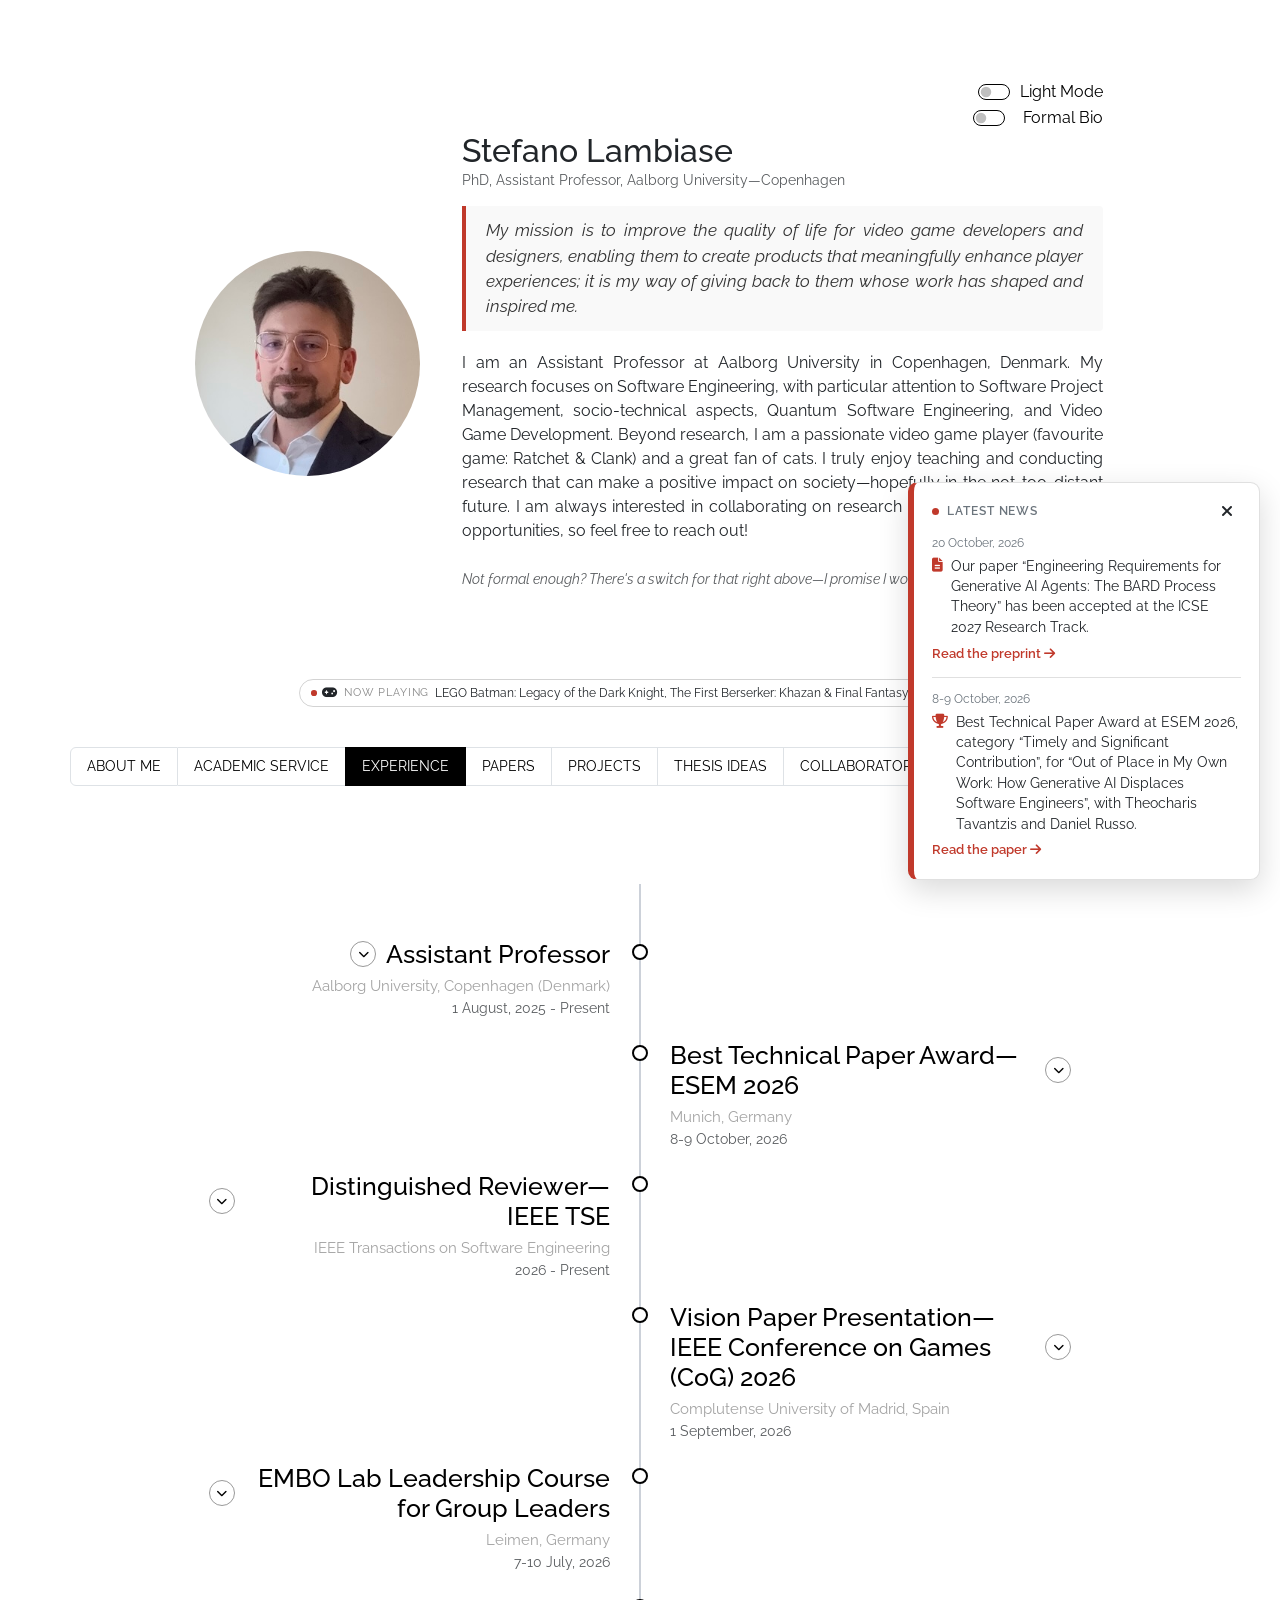
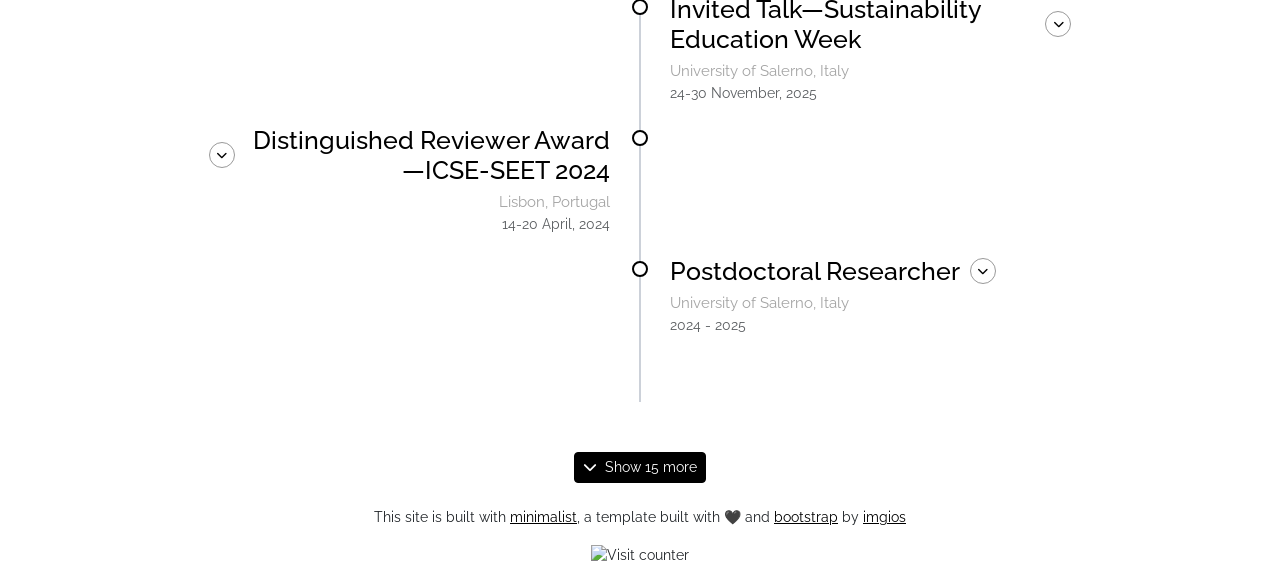
==== index.html @ 8b14b7ea "Update index.html" ====
<!DOCTYPE html>
<html lang="en">
  <head>
    <meta charset="utf-8">
    <title>Stefano Lambiase</title>
    <meta name="description" content="Stefano Lambiase personal website">
    <meta name="author" content="Stefano Lambiase">

    <!-- Mobile-friendly -->
    <meta name="viewport" content="width=device-width, initial-scale=1">
    
    <!-- Tooltips -->
    <!-- Production version -->
    <script src="https://unpkg.com/@popperjs/core@2"></script>

    <!-- Bootstrap CSS -->
    <link href="https://cdn.jsdelivr.net/npm/bootstrap@5.3.8/dist/css/bootstrap.min.css" rel="stylesheet" integrity="sha384-sRIl4kxILFvY47J16cr9ZwB07vP4J8+LH7qKQnuqkuIAvNWLzeN8tE5YBujZqJLB" crossorigin="anonymous">
    <!-- Minimalist CSS -->
    <link href="assets/css/minimalist-light-theme.css" rel="stylesheet" id="theme-link">

    <!-- FontAwesome -->
    <link rel="stylesheet" href="https://cdnjs.cloudflare.com/ajax/libs/font-awesome/6.5.1/css/all.min.css">
    <!-- Academicons: provides the Scopus icon, which Font Awesome does not ship -->
    <link rel="stylesheet" href="https://cdn.jsdelivr.net/npm/academicons@1.9.5/css/academicons.min.css">

    <!-- Favicon -->
    <link rel="icon" type="image/png" href="assets/images/cat.jpg">

    <!-- Styles for the Unsolicited Opinions section -->
    <style>
      .unsolicited-card .unsolicited-header {
        cursor: pointer;
        user-select: none;
      }
      .unsolicited-card .unsolicited-header:hover .unsolicited-hint-text {
        text-decoration: underline;
      }
      .unsolicited-card .unsolicited-header:focus,
      .unsolicited-card .unsolicited-header:focus-visible {
        outline: none;
        box-shadow: none;
      }
      .unsolicited-card .unsolicited-body p:last-child {
        margin-bottom: 0;
      }
      .unsolicited-intro {
        max-width: 720px;
        margin-left: auto;
        margin-right: auto;
      }
      .unsolicited-search {
        max-width: 420px;
      }
      .unsolicited-votes .unsolicited-vote-btn {
        min-width: 70px;
        display: inline-flex;
        align-items: center;
        justify-content: center;
      }
      .unsolicited-votes .unsolicited-vote-btn .unsolicited-vote-count {
        font-variant-numeric: tabular-nums;
      }
      .unsolicited-votes .unsolicited-vote-btn:disabled {
        opacity: 0.85;
      }
      .unsolicited-votes .unsolicited-vote-status {
        font-style: italic;
      }
      .unsolicited-postscript {
        border-left: 3px solid #c0392b;
        padding: 0.5rem 0.9rem;
        margin: 1rem 0;
        background-color: rgba(192, 57, 43, 0.06);
        border-radius: 0 4px 4px 0;
      }
      .unsolicited-postscript .unsolicited-postscript-title {
        text-transform: uppercase;
        letter-spacing: 0.06em;
        font-size: 0.78rem;
        color: #c0392b;
        margin-bottom: 0.35rem;
      }
      .unsolicited-postscript .unsolicited-postscript-body p:last-child {
        margin-bottom: 0;
      }
      .unsolicited-love-btn {
        min-width: 60px;
        display: inline-flex;
        align-items: center;
        justify-content: center;
      }
      .unsolicited-love-btn .unsolicited-love-count {
        font-variant-numeric: tabular-nums;
      }
      .unsolicited-love-btn[aria-pressed="true"] .unsolicited-love-icon {
        animation: unsolicited-heart-pop 0.35s ease-out;
      }
      @keyframes unsolicited-heart-pop {
        0%   { transform: scale(1); }
        40%  { transform: scale(1.35); }
        100% { transform: scale(1); }
      }

      /* Tables-and-boxes showcase: code on the left, preview on the right.
         Previews are always rendered paper-style (light bg, black text) so
         they read as "LaTeX output snippets" regardless of site theme. */
      .ste-showcase-heading {
        margin-top: 1.4rem;
        margin-bottom: 0.35rem;
        font-weight: 600;
      }
      .ste-variant-label {
        font-size: 0.7rem;
        text-transform: uppercase;
        letter-spacing: 0.08em;
        color: #888;
        margin-bottom: 4px;
      }
      .card.text-white .ste-variant-label {
        color: #a0a6b0;
      }
      .ste-showcase {
        display: grid;
        grid-template-columns: 1fr 1fr;
        gap: 12px;
        margin: 10px 0 18px;
        align-items: start;
      }
      @media (max-width: 768px) {
        .ste-showcase {
          grid-template-columns: 1fr;
        }
      }
      .ste-showcase-code {
        margin: 0;
        padding: 10px 12px;
        background: #f4f4f2;
        border-radius: 4px;
        font-size: 0.76rem;
        line-height: 1.35;
        overflow-x: auto;
        color: #1a1a1a;
        white-space: pre;
      }
      .card.text-white .ste-showcase-code {
        background: #262626;
        color: #e6e6e6;
      }
      .ste-packages-code {
        margin-bottom: 1rem !important;
      }
      .ste-preview {
        background: #fcfcfa;
        color: #111;
        padding: 10px 12px;
        border-radius: 4px;
        border: 1px solid #ddd;
        font-size: 0.86rem;
        line-height: 1.35;
      }
      .ste-preview p { color: inherit; margin: 0 0 0.5rem; }
      .ste-preview p:last-child { margin-bottom: 0; }
      .ste-preview strong, .ste-preview em { color: inherit; }

      /* 1. Left-accent RQ box (stebox5) */
      .ste-preview-rq {
        border: none;
        border-left: 3px solid #111;
        background: #ececec;
        border-radius: 0 5px 5px 0;
      }

      /* 2. Full-frame gray box (rqboxC) */
      .ste-preview-rqboxC {
        border: 1px solid #111;
        background: #ececec;
        border-radius: 3px;
      }

      /* 3. Summary-of-results box (steboxSummaryWhite). The LaTeX style has
         roundcorner=5pt but in practice the top+bottom rules plus the
         frametitle separator make the box render with visually square
         corners, so keep the preview square for fidelity. */
      .ste-preview-summary {
        padding: 0;
        border: none;
        border-top: 1.5px solid #111;
        border-bottom: 1.5px solid #111;
        border-radius: 0;
        background: transparent;
      }
      .ste-preview-summary-title {
        background: #fff;
        color: #111;
        padding: 6px 12px;
        border-bottom: 1px solid #111;
      }
      .ste-preview-summary-body {
        background: #ececec;
        color: #111;
        padding: 8px 12px;
      }

      /* 4. Dark-titled RQ + answer card (rqsummary) */
      .ste-preview-rqsummary {
        padding: 0;
        border: 1px solid #1c1c1c;
        border-radius: 4px;
        overflow: hidden;
        background: transparent;
      }
      .ste-preview-rqsummary-title {
        background: #1c1c1c;
        color: #fff;
        padding: 6px 12px;
        font-weight: 600;
        font-size: 0.85em;
      }
      .ste-preview-rqsummary-body {
        background: #ececec;
        color: #111;
        padding: 8px 12px;
      }

      /* 5. Table pattern */
      .ste-preview-table-wrap {
        padding: 8px 10px;
      }
      .ste-preview-table-caption {
        text-align: center;
        font-size: 0.82rem;
        margin-bottom: 6px;
        color: #111;
      }
      .ste-preview-table {
        width: 100%;
        border-collapse: collapse;
        font-size: 0.76rem;
        color: #111;
        margin: 0 auto;
      }
      .ste-preview-table thead th {
        border-top: 1.5px solid #111;
        border-bottom: 0.5px solid #111;
        padding: 4px 8px;
        text-align: center;
        font-weight: 600;
      }
      .ste-preview-table thead th:first-child {
        text-align: left;
      }
      .ste-preview-table tbody td {
        padding: 3px 8px;
        text-align: center;
      }
      .ste-preview-table tbody td:first-child {
        text-align: left;
      }
      .ste-preview-table tbody tr:last-child td {
        border-bottom: 1.5px solid #111;
      }
      .ste-preview-table-note {
        font-size: 0.72rem;
        color: #333;
        margin-top: 4px;
        text-align: left;
      }

      /* Featured papers in the Papers tab. Shares the red accent with the
         unsolicited-postscript callouts for visual continuity across the site. */
      .paper-featured {
        border-left: 4px solid #c0392b;
        background-color: rgba(192, 57, 43, 0.04);
      }
      .card.text-white .paper-featured {
        background-color: rgba(192, 57, 43, 0.12);
      }
      .paper-featured-badge {
        background-color: #c0392b;
        color: #fff;
        text-transform: uppercase;
        letter-spacing: 0.08em;
        font-size: 0.65rem;
        padding: 0.28em 0.55em;
      }
      .paper-featured-note {
        border-left: 2px solid rgba(192, 57, 43, 0.4);
        padding-left: 0.6rem;
        margin-top: 0.35rem;
      }
      /* Award badge on a paper card, set through the optional "award" field
         in jsons/papersNEW.json. Same red accent as the featured badge. */
      .paper-award-badge {
        background-color: #c0392b;
        color: #fff;
        text-transform: uppercase;
        letter-spacing: 0.08em;
        font-size: 0.65rem;
        padding: 0.28em 0.55em;
        white-space: normal;
        text-align: left;
      }

      /* Role badge in the Peer Review table (Academic Service tab), e.g.
         "Distinguished Reviewer" next to a journal. Set through the optional
         "role" field in jsons/peerReview.json. Same red accent as the
         featured-paper badge, so it reads the same in both themes. */
      .peer-review-role-badge {
        background-color: #c0392b;
        color: #fff;
        text-transform: uppercase;
        letter-spacing: 0.08em;
        font-size: 0.65rem;
        padding: 0.28em 0.55em;
        margin-left: 0.4rem;
        vertical-align: middle;
      }

      /* Temp news strip above the tab menu. Content lives in
         jsons/tempNews.json and is injected by js/tempNewsFilling.js.
         Deliberately sober: small text, one pill per item, and the same
         red accent dot used by the featured papers. */
      #temp-news {
        gap: 0.5rem;
        flex-wrap: wrap;
        padding: 0 1rem;
        /* The theme gives every section 5rem of top padding; pull the strip
           up into it and hand part of that space back below, so the pill sits
           roughly midway between the header and the tab menu. When the strip
           is hidden the margins vanish and the tabs get the full 5rem back. */
        margin-top: -3rem;
        margin-bottom: 2.5rem;
      }
      .temp-news-item {
        display: inline-flex;
        align-items: center;
        gap: 0.45em;
        font-size: 0.78rem;
        padding: 0.3em 0.9em;
        border: 1px solid rgba(128, 128, 128, 0.35);
        border-radius: 999px;
        color: inherit;
        text-decoration: none;
      }
      a.temp-news-item:hover {
        border-color: #c0392b;
        color: inherit;
      }
      .temp-news-dot {
        width: 0.45em;
        height: 0.45em;
        border-radius: 50%;
        background-color: #c0392b;
        flex-shrink: 0;
      }
      .temp-news-label {
        text-transform: uppercase;
        letter-spacing: 0.08em;
        font-size: 0.85em;
        color: #888;
      }

      /* "Latest news" panel floating in the bottom-right corner. Content
         lives in jsons/news.json and is built by js/newsOverlayFilling.js.
         Colours come from the --news-overlay-* variables set in both theme
         files; the red accent is the same as the temp news strip. */
      .news-overlay {
        position: fixed;
        right: 1.25rem;
        bottom: 1.25rem;
        z-index: 10000; /* above the timeline markers (z-index 9999 in the themes) */
        width: 22rem;
        max-width: calc(100vw - 2rem);
        max-height: min(70vh, 32rem);
        overflow-y: auto;
        padding: 0.9rem 1.1rem 1.1rem;
        border: 1px solid var(--news-overlay-border, rgba(0, 0, 0, 0.12));
        border-left: 6px solid #c0392b;
        border-radius: 0.6rem;
        background-color: var(--news-overlay-bg, #fff);
        color: var(--news-overlay-text, #212529);
        box-shadow: var(--news-overlay-shadow, 0 10px 30px rgba(0, 0, 0, 0.15));
        text-align: left;
        opacity: 0;
        transform: translateY(12px);
        transition: opacity 0.2s ease, transform 0.2s ease;
      }
      .news-overlay.is-open {
        opacity: 1;
        transform: none;
      }
      .news-overlay-header {
        display: flex;
        align-items: center;
        gap: 0.5rem;
        margin-bottom: 0.6rem;
      }
      .news-overlay-title {
        flex: 1;
        margin: 0;
        font-size: 0.75rem;
        font-weight: 600;
        text-transform: uppercase;
        letter-spacing: 0.08em;
        color: var(--news-overlay-muted, #6c757d);
      }
      .news-overlay-close {
        flex: 0 0 auto;
        display: inline-flex;
        align-items: center;
        justify-content: center;
        width: 28px;
        height: 28px;
        padding: 0;
        border: none;
        border-radius: 50%;
        background: transparent;
        color: inherit;
        cursor: pointer;
      }
      .news-overlay-close:hover {
        background-color: rgba(128, 128, 128, 0.15);
      }
      .news-overlay-list {
        list-style: none;
        margin: 0;
        padding: 0;
      }
      .news-overlay-item + .news-overlay-item {
        margin-top: 0.8rem;
        padding-top: 0.8rem;
        border-top: 1px solid var(--news-overlay-border, rgba(0, 0, 0, 0.12));
      }
      .news-overlay-date {
        margin-bottom: 0.2rem;
        font-size: 0.72rem;
        color: var(--news-overlay-muted, #6c757d);
      }
      .news-overlay-text {
        display: flex;
        gap: 0.55rem;
        font-size: 0.88rem;
        line-height: 1.45;
      }
      .news-overlay-icon {
        flex-shrink: 0;
        margin-top: 0.2em;
        color: #c0392b;
      }
      .news-overlay-link {
        display: inline-block;
        margin-top: 0.4rem;
        font-size: 0.8rem;
        font-weight: 600;
        color: #c0392b;
        text-decoration: none;
      }
      .news-overlay-link:hover {
        color: #c0392b;
        text-decoration: underline;
      }
      .news-overlay-toggle {
        position: fixed;
        right: 1.25rem;
        bottom: 1.25rem;
        z-index: 10000; /* above the timeline markers (z-index 9999 in the themes) */
        display: inline-flex;
        align-items: center;
        justify-content: center;
        width: 46px;
        height: 46px;
        padding: 0;
        border: 1px solid #c0392b;
        border-radius: 50%;
        background-color: #c0392b;
        color: #fff;
        box-shadow: var(--news-overlay-shadow, 0 10px 30px rgba(0, 0, 0, 0.15));
        font-size: 1rem;
        cursor: pointer;
      }
      .news-overlay-toggle:hover {
        border-color: #a93226;
        background-color: #a93226;
      }
      .news-overlay-toggle-dot {
        position: absolute;
        top: 7px;
        right: 7px;
        width: 10px;
        height: 10px;
        border: 2px solid #c0392b;
        border-radius: 50%;
        background-color: #fff;
      }
      .news-overlay[hidden],
      .news-overlay-toggle[hidden] {
        display: none;
      }
      .news-overlay-close:focus-visible,
      .news-overlay-toggle:focus-visible,
      .news-overlay-link:focus-visible {
        outline: 2px solid #c0392b;
        outline-offset: 2px;
      }
      @media (max-width: 575.98px) {
        .news-overlay {
          left: 1rem;
          right: 1rem;
          bottom: 1rem;
          width: auto;
          max-width: none;
          max-height: 55vh;
        }
        .news-overlay-toggle {
          right: 1rem;
          bottom: 1rem;
        }
      }
      @media (prefers-reduced-motion: reduce) {
        .news-overlay {
          transition: none;
          transform: none;
        }
      }
      @media print {
        .news-overlay,
        .news-overlay-toggle {
          display: none !important;
        }
      }
    </style>

  </head>
  <body>
    <!-- User info -->
    <header>
      <div class="container">
        <div class="row justify-content-lg-center" style="align-items: center;">
          
          <div class="col-lg-3 text-center">
            <img src="./assets/images/new_ste.JPG" class="user-image rounded-circle" alt="CV Image">
            <div class="photo-balloon" style="display: none;">Yes, it changed on purpose</div>
          </div>

          <div class="col-lg-7">
             <!-- Switch for dark/light mode -->
             <div class="form-check form-switch d-flex justify-content-end">
              <input class="switch-mode form-check-input" type="checkbox" id="flexSwitchCheckDefault" />
              <label class="form-check-label" for="flexSwitchCheckDefault">
                Light Mode
              </label>
            </div>

            <!-- Switch for formal/informal bio.
                 The outer flex container handles right-alignment and spans
                 the full row width; the inner .form-check (which carries the
                 tooltip) is only as wide as the switch + label, so hovering
                 anywhere *else* on the row no longer triggers the tooltip. -->
            <div class="d-flex justify-content-end">
              <div class="form-check form-switch" data-toggle="tooltip" data-placement="bottom" title="For when a committee—or my more formal students—are reading.">
                <input class="switch-mode switch-bio form-check-input" type="checkbox" id="flexSwitchBioDefault" />
                <label class="form-check-label bio-switch-label" for="flexSwitchBioDefault">
                  Formal Bio
                </label>
              </div>
            </div>

            <h2 class="mb-0">Stefano Lambiase</h2>
            <p class="text-muted small mb-0 user-title">PhD, Assistant Professor, Aalborg University&mdash;Copenhagen</p>
            <blockquote class="mission-quote">
              <p>My mission is to improve the quality of life for video game developers and designers, enabling them to create products that meaningfully enhance player experiences; it is my way of giving back to them whose work has shaped and inspired me.</p>
            </blockquote>
            <p class="text-justify bio-informal">
              I am an Assistant Professor at Aalborg University in Copenhagen, Denmark. My research focuses on Software Engineering, with particular attention to Software Project Management, socio-technical aspects, Quantum Software Engineering, and Video Game Development.
              Beyond research, I am a passionate video game player (favourite game: Ratchet & Clank) and a great fan of cats. I truly enjoy teaching and conducting research that can make a positive impact on society—hopefully in the not-too-distant future.
              I am always interested in collaborating on research projects and open to new opportunities, so feel free to reach out!
              <br><br>
              <em class="text-muted small">Not formal enough? There's a switch for that right above—I promise I won't take it personally.</em>
            </p>
            <p class="text-justify bio-formal" style="display: none;">
              Stefano Lambiase is an Assistant Professor at Aalborg University, Copenhagen, Denmark. His research lies in the field of Software Engineering, with a particular focus on Software Project Management, the socio-technical aspects of software development, Quantum Software Engineering, and Video Game Development. He is actively involved in teaching and in research projects aimed at producing a positive societal impact, and he welcomes collaborations on research initiatives as well as new academic and professional opportunities.
            </p>
          <div class="d-flex justify-content-end">
            <ul class="list-inline social-icons">
              <li class="list-inline-item"><a href="mailto:stla@cs.aau.dk" target="_blank" data-toggle="tooltip" data-placement="bottom" title="Email"><em class="fa-solid fa-envelope"></em></a></li>
              <li class="list-inline-item"><a href="https://scholar.google.com/citations?user=2fHPEdkAAAAJ&hl=it" target="_blank" data-toggle="tooltip" data-placement="bottom" title="Google Scholar"><em class="fa-brands fa-google-scholar"></em></a></li>
              <li class="list-inline-item"><a href="https://vbn.aau.dk/en/persons/stefano-lambiase/" target="_blank" data-toggle="tooltip" data-placement="bottom" title="VBN - Aalborg University"><em class="fa-solid fa-building-columns"></em></a></li>
              <li class="list-inline-item"><a href="https://www.linkedin.com/in/stefano-lambiase/" target="_blank" data-toggle="tooltip" data-placement="bottom" title="LinkedIn"><em class="fab fa-linkedin-in"></em></a></li>
              <li class="list-inline-item"><a href="https://orcid.org/0000-0002-9933-6203" target="_blank" data-toggle="tooltip" data-placement="bottom" title="ORCID"><em class="fab fa-orcid"></em></a></li>
              <li class="list-inline-item"><a href="https://www.researchgate.net/profile/Stefano-Lambiase" target="_blank" data-toggle="tooltip" data-placement="bottom" title="ResearchGate"><em class="fa-brands fa-researchgate"></em></a></li>
              <li class="list-inline-item"><a href="https://www.scopus.com/authid/detail.uri?authorId=57219252610" target="_blank" data-toggle="tooltip" data-placement="bottom" title="Scopus"><em class="ai ai-scopus" style="font-size: inherit; vertical-align: baseline;"></em></a></li>
              <li class="list-inline-item"><a href="https://github.com/StefanoLambiase" target="_blank" data-toggle="tooltip" data-placement="bottom" title="GitHub"><em class="fab fa-github"></em></a></li>
            </ul>
          </div>
          </div>
        </div>
      </div>
    </header>
    <!-- Content -->
    <section>
      <!-- Temp news strip (content in jsons/tempNews.json, injected by
           js/tempNewsFilling.js; hidden until at least one item renders) -->
      <div class="d-flex justify-content-center" id="temp-news" style="display: none;"></div>

      <!-- ./content-switch -->
      <div class="d-flex justify-content-center">
        <div class="list-group list-group-horizontal-md" id="content-tabs" role="tablist">
          <a class="list-group-item small text-uppercase" id="list-about-me" data-toggle="list" href="#about-me" role="tab">About me</a>
          <a class="list-group-item small text-uppercase" id="list-service-list" data-toggle="list" href="#service" role="tab">Academic Service</a>
          <a class="list-group-item small text-uppercase active" id="list-experience-list" data-toggle="list" href="#experience" role="tab">Experience</a>
          <a class="list-group-item small text-uppercase" id="list-publications-list" data-toggle="list" href="#publications" role="tab" style="display: none;">Publications</a>
          <a class="list-group-item small text-uppercase" id="list-publications-wip-list" data-toggle="list" href="#publications-wip" role="tab">Papers</a>
          <a class="list-group-item small text-uppercase" id="list-projects-list" data-toggle="list" href="#projects" role="tab">Projects</a>
          <a class="list-group-item small text-uppercase" id="list-thesis-ideas-list" data-toggle="list" href="#thesis-ideas" role="tab">Thesis Ideas</a>
          <a class="list-group-item small text-uppercase" id="list-collaborators-list" data-toggle="list" href="#collaborators" role="tab">Collaborators</a>
          <a class="list-group-item small text-uppercase informal-only" id="list-beyond-work-list" data-toggle="list" href="#beyond-work" role="tab">Beyond Work</a>
          <a class="list-group-item small text-uppercase" id="list-contact-list" data-toggle="list" href="#contact" role="tab">Get in touch</a>
        </div>
      </div>
      <!-- ./content-switch -->

      <!-- ./content-body -->
      <div class="container pt-5 tab-content">

        <!-- ./about-me-panel -->
        <div class="tab-pane fade show" id="about-me" role="tabpanel">
          <div class="row justify-content-lg-center">
            <div class="col-lg">
              <div>
                <!-- Personal-info -->
                <h3 class="text-inside-line text-center"><span>Personal info</span></h3>
                <div style="margin-top: 40px">
                  <div class="row justify-content-lg-center">
                    <div class="col text-end"><span>Name</span></div>	
                    <div class="col text-start"><span class="text-muted">Stefano Lambiase</span></div>	
                  </div>
                  <div class="row justify-content-lg-center">
                    <div class="col text-end"><span>Birthday</span></div>	
                    <div class="col text-start"><span class="text-muted">09/07/1996</span></div>	
                  </div>
                  <div class="row justify-content-lg-center">
                    <div class="col text-end"><span>Place of birth</span></div>	
                    <div class="col text-start"><span class="text-muted">Salerno (SA)</span></div>	
                  </div>
                  <div class="row justify-content-lg-center">
                    <div class="col text-end"><span>Nationality</span></div>	
                    <div class="col text-start"><span class="text-muted">Italian</span></div>	
                  </div>
                </div>
              </div>

              <div style="margin-top: 70px;">
                <!-- contact-info -->
                <h3 class="text-inside-line text-center"><span>Contact info</span></h3>
                <div style="margin-top: 40px">
                  <div class="row justify-content-lg-center">
                    <div class="col text-end"><span>E-mail</span></div>	
                    <div class="col text-start"><span class="text-muted">stefanolambiase7@gmail.com</span></div>	
                  </div>
                  <div class="row justify-content-lg-center">
                    <div class="col text-end"><span>Institutional E-mail</span></div>	
                    <div class="col text-start"><span class="text-muted">stla@cs.aau.dk</span></div>	
                  </div>
                </div>
              </div>

              <div style="margin-top: 70px;">
                <!-- Research Interests -->
                <h3 class="text-inside-line text-center"><span>Research Interests</span></h3>
                <div style="margin-top: 40px">
                  <div class="row justify-content-lg-center">
                    <div class="col text-center"><span class="text-muted">Video Game Development and its Engineering</span></div>	
                  </div>
                  <div class="row justify-content-lg-center">
                    <div class="col text-center"><span class="text-muted">Social and Human Aspects of Software Engineering</span></div>	
                  </div>
                  <div class="row justify-content-lg-center">
                    <div class="col text-center"><span class="text-muted">Software Project Management</span></div>	
                  </div>
                  <div class="row justify-content-lg-center">
                    <div class="col text-center"><span class="text-muted">Quantum Software Development and Engineering</span></div>
                  </div>
                  <br>
                  <div class="row justify-content-lg-center">
                    <div class="col text-center"><span class="text-muted">Software Bot</span></div>	
                  </div>
                  <br>
                  <div class="row justify-content-lg-center">
                    <div class="col text-center"><span class="text-muted">AI for Software Engineering</span></div>
                  </div>
                  <div class="row justify-content-lg-center">
                    <div class="col text-center"><span class="text-muted">Software Engineering for AI</span></div>
                  </div>
                  <br>
                  <div class="row justify-content-lg-center">
                    <div class="col text-end"><span>Résumé</span></div>	
                    <div class="col text-start"><span class="text-muted"><a class="text-muted" href="/assets/downloads/StefanoCV.pdf" download>download</a></span></div>	
                  </div>
                </div>
              </div>

              <div style="margin-top: 70px; margin-bottom: 100px;">
                <!-- Hobbies-info -->
                <h3 class="text-inside-line text-center"><span>Hobbies & Interests</span></h3>
                <div style="margin-top: 40px">
                  <div class="row justify-content-lg-center">
                    <ul class="list-inline h5 text-center" style="font-size: 170%">
                      <li class="list-inline-item px-2" data-toggle="tooltip" data-placement="bottom" title="Music">🎶</li>
                      <li class="list-inline-item px-2" data-toggle="tooltip" data-placement="bottom" title="Games">🎮</li>
                      <li class="list-inline-item px-2" data-toggle="tooltip" data-placement="bottom" title="Computers">💻</li>
                      <li class="list-inline-item px-2" data-toggle="tooltip" data-placement="bottom" title="Read Books">📖</li>
                      <li class="list-inline-item px-2" data-toggle="tooltip" data-placement="bottom" title="Walk and exercise">🚶‍♂️</li>
                      <li class="list-inline-item px-2" data-toggle="tooltip" data-placement="bottom" title="Cats">😼</li>
                    </ul>
                  </div>
                </div>
              </div>

            </div>
          </div>
        </div>

        <!-- ./service-panel (merged Committees + Peer Review) -->
        <div class="tab-pane fade show" id="service" role="tabpanel">

          <!-- Conference Committees subsection -->
          <div class="row justify-content-lg-center">
            <div class="col-lg">
              <h3 class="text-inside-line text-center"><span>Conference Committees</span></h3>
              <!-- Timeline -->
              <div id="committee-container" class="timeline-container">

                <!-- The panel is populated using a JSON -->

              </div>
              <!-- ./timeline -->
            </div>
          </div>

          <!-- Peer Review subsection -->
          <div class="row justify-content-lg-center" style="margin-top: 40px;">
            <div class="col-lg-8">
              <h3 class="text-inside-line text-center"><span>Peer Review</span></h3>
              <div id="peer-review-container" style="margin-top: 40px;">

                <!-- The panel is populated using a JSON -->

              </div>
            </div>
          </div>

        </div>
        <!-- ./service-panel -->

        <!-- ./experience-panel-->
        <div class="tab-pane fade show active" id="experience" role="tabpanel">
          <div class="row justify-content-lg-center">
            <div class="col-lg">
              <!-- Timeline -->
              <div id="experience-container" class="timeline-container">

                <!-- The panel is populated using a JSON -->

              </div>
              <!-- ./timeline -->
            </div>
          </div>
        </div>
        <!-- ./experience-panel-->

        <!-- ./publications-panel-->
        <div class="tab-pane fade show" id="publications" role="tabpanel">
          <div class="row justify-content-lg-center" id="publications_inner">

              <!-- The panel is populated using a JSON -->

          </div>
        </div>
        <!-- ./publications-panel-->

        <!-- ./publications-wip-panel-->
        <div class="tab-pane fade show" id="publications-wip" role="tabpanel">

          <!-- Heads-up note -->
          <div class="row justify-content-lg-center mb-3">
            <div class="col-lg-10">
              <div class="alert alert-info small mb-0" role="alert">
                <em class="fa-solid fa-circle-info me-1"></em>
                Heads up: for the fully up-to-date list, please head over to my <a href="https://scholar.google.com/citations?user=2fHPEdkAAAAJ&hl=it" target="_blank" rel="noopener noreferrer">Google Scholar</a> page. I'm not exactly the kind of person who rushes to update the website the moment a new paper comes out&mdash;Scholar does that for me, and I'm happy to let it do the heavy lifting.
              </div>
            </div>
          </div>

          <!-- Selected Work (featured papers chosen manually via featured:true in papersNEW.json) -->
          <div id="publications_featured_section" style="display: none;">
            <div class="row justify-content-lg-center">
              <div class="col-lg-10">
                <h3 class="text-inside-line text-center"><span>Selected Work</span></h3>
                <p class="text-center text-muted mb-4 mt-3">
                  A small, personal selection&mdash;papers that mattered to me more than their citations or impact might suggest.
                </p>
              </div>
            </div>
            <div class="row justify-content-lg-center" id="publications_featured_inner">
              <!-- Featured papers populated by JS -->
            </div>
            <hr class="mb-4 mt-2" style="opacity: 0.2;">
            <div class="row justify-content-lg-center mb-2">
              <div class="col-lg-10">
                <h3 class="text-inside-line text-center"><span>All Papers</span></h3>
              </div>
            </div>
          </div>

          <!-- Filters -->
          <div class="row justify-content-lg-center mb-3">
            <div class="col-lg-4 pb-2">
              <input type="text" id="filter-text" class="form-control form-control-sm" placeholder="Search title, venue, or authors...">
            </div>
            <div class="col-lg-2 pb-2">
              <select id="filter-type" class="form-select form-select-sm">
                <option value="">All types</option>
                <option value="journal">Journal</option>
                <option value="conference">Conference</option>
                <option value="preprint">Preprint</option>
              </select>
            </div>
          </div>
          <div class="row justify-content-lg-center mb-4">
            <div class="col-lg-8 pb-2" id="filter-years-container">
              <!-- Year badges are populated by JS -->
            </div>
          </div>

          <div class="row justify-content-lg-center" id="publications_wip_inner">

              <!-- The panel is populated using a JSON -->

          </div>
        </div>
        <!-- ./publications-wip-panel-->

        <!-- ./projects-panel-->
        <div class="tab-pane fade show" id="projects" role="tabpanel">

          <!-- ./pi-projects -->
          <div class="row justify-content-lg-center">
            <div class="col-lg-8">
              <h3 class="text-inside-line text-center"><span>As Principal Investigator</span></h3>
              <p class="text-center text-muted mt-3 mb-4">
                Projects I proposed and was awarded as Principal Investigator.
              </p>
            </div>
          </div>
          <div class="row justify-content-lg-center">

            <!-- ./project - Mitacs IT43497 -->
            <div class="col-lg-8 pb-3">
              <div class="card">
                <div class="card-body">
                  <h4 class="card-title">Identifying Critical Success Factors in Video Game Development</h4>
                  <h6 class="card-subtitle mb-2 text-muted">A Meta-Analysis Approach (Mitacs grant IT43497)</h6>
                  <p class="card-text">
                    Research project investigating the critical success factors that shape outcomes in video game development through a meta-analysis of empirical studies. Awarded under the Mitacs program in Canada, with the research visit hosted at Dalhousie University in Halifax.
                  </p>
                  <p class="card-text">
                    <small class="text-muted"><em>My role:</em> I wrote and was awarded the proposal. The project is supervised by Prof. Paul Ralph (Dalhousie University) and Prof. Fabio Palomba (University of Salerno).</small>
                  </p>
                </div>
              </div>
            </div>
            <div class="w-100"></div>
          </div>

          <!-- ./academic-projects -->
          <div class="row justify-content-lg-center mt-5">
            <div class="col-lg-8">
              <h3 class="text-inside-line text-center"><span>Academic Projects</span></h3>
              <p class="text-center text-muted mt-3 mb-4">
                Research projects I have contributed to, mostly through co-authored publications and, where noted, project-related reviewing activity.
              </p>
            </div>
          </div>
          <div class="row justify-content-lg-center">

            <!-- ./project - GAI MASTER -->
            <div class="col-lg-8 pb-3">
              <div class="card">
                <div class="card-body">
                  <h4 class="card-title">GAI MASTER</h4>
                  <h6 class="card-subtitle mb-2 text-muted">Generative AI in MAthematics and Software Teaching, Education and Research</h6>
                  <p class="card-text">
                    Project supporting Aalborg University's strategy for generative AI (GAI) in education. It develops discipline-specific GAI competences in teaching and learning across the Departments of Mathematical Sciences and Computer Science, and examines how GAI is initially understood, applied, and embedded within disciplinary problem-based learning (PBL) contexts, with the aim of strengthening students' academic and professional competences. The project runs from August to December 2026 and is funded by the Department of Mathematical Sciences at Aalborg University.
                  </p>
                  <p class="card-text">
                    <small class="text-muted"><em>My role:</em> co-investigator. The project is led by Gertrud Lynge Esbensen as principal investigator.</small>
                  </p>
                  <p class="card-text mb-0">
                    <small><a href="https://vbn.aau.dk/en/projects/generative-ai-in-mathematics-and-software-teaching-education-and-/" target="_blank" rel="noopener">Project page on VBN</a></small>
                  </p>
                </div>
              </div>
            </div>
            <div class="w-100"></div>

            <!-- ./project - Human-centered AI integration in SE -->
            <div class="col-lg-8 pb-3">
              <div class="card">
                <div class="card-body">
                  <h4 class="card-title">Human-centered AI integration in Software Engineering</h4>
                  <h6 class="card-subtitle mb-2 text-muted">PhD project at Aalborg University, Department of Computer Science</h6>
                  <p class="card-text">
                    Investigates how AI—particularly large language models and generative tools—can be effectively and responsibly integrated into Software Engineering through a human-centered perspective. Beyond the technical capabilities of AI tools, the project examines the human, social, and organisational dimensions of AI adoption: developers' well-being and skills, team collaboration and human–AI teaming, and organisational culture and policy. It uses a mixed-methods approach combining surveys, interviews, and longitudinal studies.
                  </p>
                  <p class="card-text">
                    <small class="text-muted"><em>My role:</em> I co-author publications stemming from this project.</small>
                  </p>
                  <p class="card-text mb-0">
                    <small><a href="https://vbn.aau.dk/en/projects/human-centered-ai-integration-in-software-engineering/" target="_blank" rel="noopener">Project page on VBN</a></small>
                  </p>
                </div>
              </div>
            </div>
            <div class="w-100"></div>

            <!-- ./project - QUASAR -->
            <div class="col-lg-8 pb-3">
              <div class="card">
                <div class="card-body">
                  <h4 class="card-title">QUASAR</h4>
                  <h6 class="card-subtitle mb-2 text-muted">QUAntum software engineering for Secure, Affordable, and Reliable systems</h6>
                  <p class="card-text">
                    National research project on quantum software engineering, focused on the development of secure, affordable, and reliable systems. Funded by the Italian Ministry of University and Research (MUR) under the PRIN 2022 program, grant 2022T2E39C, with support from the European Union&mdash;NextGenerationEU.
                  </p>
                  <p class="card-text">
                    <small class="text-muted"><em>My role:</em> hired as a postdoctoral researcher under this project; co-authored publications and contributed to project-related reviewing activity.</small>
                  </p>
                  <p class="card-text mb-0">
                    <small><a href="https://sesalabunisa.github.io/quasar-prin-project-website/" target="_blank" rel="noopener">Project website</a></small>
                  </p>
                </div>
              </div>
            </div>
            <div class="w-100"></div>

            <!-- ./project - FRINGE -->
            <div class="col-lg-8 pb-3">
              <div class="card">
                <div class="card-body">
                  <h4 class="card-title">FRINGE</h4>
                  <h6 class="card-subtitle mb-2 text-muted">Context-aware FaiRness engineerING in complex software systEms</h6>
                  <p class="card-text">
                    Research project on context-aware fairness engineering for complex software systems. Funded by the Italian Ministry of University and Research (MUR) under the PRIN 2022 PNRR program, grant P2022553SL (CUP: D53D23017340001), with support from the European Union&mdash;NextGenerationEU.
                  </p>
                  <p class="card-text">
                    <small class="text-muted"><em>My role:</em> co-authored publications and contributed to project-related reviewing activity.</small>
                  </p>
                </div>
              </div>
            </div>
            <div class="w-100"></div>

            <!-- ./project - QUAL-AI -->
            <div class="col-lg-8 pb-3">
              <div class="card">
                <div class="card-body">
                  <h4 class="card-title">QUAL-AI</h4>
                  <h6 class="card-subtitle mb-2 text-muted">Continuous Quality Improvement of AI-based Systems</h6>
                  <p class="card-text">
                    Research project on the continuous quality improvement of AI-based systems. Funded by the Italian Ministry of University and Research (MUR) under the PRIN 2022 program, grant 2022B3BP5S (CUP: H53D23003510006).
                  </p>
                  <p class="card-text">
                    <small class="text-muted"><em>My role:</em> co-authored publications and contributed to project-related reviewing activity.</small>
                  </p>
                </div>
              </div>
            </div>
            <div class="w-100"></div>

            <!-- ./project - EMELIOT -->
            <div class="col-lg-8 pb-3">
              <div class="card">
                <div class="card-body">
                  <h4 class="card-title">EMELIOT</h4>
                  <p class="card-text">
                    National research project funded by the Italian Ministry of University and Research (MUR) under the PRIN 2020 program, contract 2020W3A5FY.
                  </p>
                  <p class="card-text">
                    <small class="text-muted"><em>My role:</em> co-authored publications.</small>
                  </p>
                </div>
              </div>
            </div>
            <div class="w-100"></div>
          </div>

          <!-- ./student-projects -->
          <div class="row justify-content-lg-center mt-5">
            <div class="col-lg-8">
              <h3 class="text-inside-line text-center"><span>Student Projects</span></h3>
              <p class="text-center text-muted mt-3 mb-4">
                A selection of projects I built during my studies at the University of Salerno.
              </p>
            </div>
          </div>
          <div class="row justify-content-lg-center">

            <!-- ./project - CLOUD COMPUTING -->
            <div class="col-lg-8 pb-3">
              <div class="card">
                <div class="card-body">
                  <div class="row align-items-center">
                    <div class="col-md-9">
                      <h4 class="card-title">Erwin Bot</h4>
                      <p class="card-text">
                        🤖 Chat bot for management support built with Azure Cloud Services. Produced for the Cloud Computing course of Computer Science at University of Salerno.
                        It offers the manager the opportunity to communicate in an organized manner with the project team and, at the same time, monitor and organize the various activities under development.
                      </p>
                      <ul class="list-inline social-icons mb-0">
                        <li class="list-inline-item"><a href="https://github.com/StefanoLambiase/ErwinBot" target="_blank"><em class="fab fa-github"></em></a></li>
                      </ul>
                    </div>
                    <div class="col-md-3 text-center mt-3 mt-md-0">
                      <img src="https://raw.githubusercontent.com/StefanoLambiase/ErwinBot/master/botResources/images/erwinImage.png" class="img-fluid" alt="Erwin Bot logo" style="max-height: 140px;">
                    </div>
                  </div>
                </div>
              </div>
            </div>
            <!-- Force next columns to break to new line -->
            <div class="w-100"></div>

            <!-- ./project - GPS -->
            <div class="col-lg-8 pb-3">
              <div class="card">
                <div class="card-body">
                  <div class="row align-items-center">
                    <div class="col-md-9">
                      <h4 class="card-title">BiblioNet</h4>
                      <p class="card-text">
                        📕 🎓 Spring Boot Web App for library support. Produced for the Software Engineering and Software Project Management courses of Computer Science at University of Salerno.
                      </p>
                      <ul class="list-inline social-icons mb-0">
                        <li class="list-inline-item"><a href="https://github.com/StefanoLambiase/biblionet" target="_blank"><em class="fab fa-github"></em></a></li>
                      </ul>
                    </div>
                    <div class="col-md-3 text-center mt-3 mt-md-0">
                      <img src="https://raw.githubusercontent.com/StefanoLambiase/biblionet/master/.github/logo_BiblioNet.png" class="img-fluid" alt="BiblioNet logo" style="max-height: 140px;">
                    </div>
                  </div>
                </div>
              </div>
            </div>
            <!-- Force next columns to break to new line -->
            <div class="w-100"></div>

            <!-- ./project-2 -->
            <div class="col-lg-8 pb-3">
              <div class="card">
                <div class="card-body">
                  <h4 class="card-title">DARTS</h4>
                  <p class="card-text">
                    <strong>DARTS (Detection And Refactoring of Test Smells)</strong> is an Intellij plug-in which (1) implements a state-of-the-art detection mechanism to detect instances of three test smell types, i.e., General Fixture, Eager Test, and Lack of Cohesion of Test Methods, at commit-level and (2) enables their automated refactoring through the integrated APIs provided by Intellij.
                  </p>
                  <ul class="list-inline social-icons">
                    <li class="list-inline-item"><a href="https://github.com/StefanoLambiase/DARTS" target="_blank"><em class="fab fa-github"></em></a></li>
                  </ul>
                </div>
              </div>
            </div>
            <!-- Force next columns to break to new line -->
            <div class="w-100"></div>
          </div>

          <!-- ./side-quests (aka "progetti a perdita di tempo") -->
          <div class="row justify-content-lg-center mt-5">
            <div class="col-lg-8">
              <h3 class="text-inside-line text-center"><span>Side Quests</span></h3>
              <p class="text-center text-muted mt-3 mb-4">
                Projects I tinker on when I should be doing something more serious. A small, guilty selection.
              </p>
            </div>
          </div>
          <div class="row justify-content-lg-center">

            <!-- ./project - POKÉMON LIGHT LEAGUE -->
            <div class="col-lg-8 pb-3">
              <div class="card">
                <div class="card-body">
                  <div class="row align-items-center">
                    <div class="col-md-8">
                      <h4 class="card-title">Pokémon Light League</h4>
                      <p class="card-text">
                        🎮 A Pokémon <strong>fan game</strong> my beloved cousin <a href="https://alfonsocavallo.github.io" target="_blank" rel="noopener">Alfonso Cavallo</a> and I have been tinkering on for a while&mdash;essentially the biography of our shared childhood, rendered as a Pokémon game. Built on top of <strong>Pokémon Essentials</strong>. Strictly non-commercial. All Pokémon copyrights belong to <strong>The Pokémon Company</strong>.
                      </p>
                      <ul class="list-inline social-icons mb-0">
                        <li class="list-inline-item"><a href="https://github.com/StefanoLambiase/pokemon-light-league" target="_blank"><em class="fab fa-github"></em></a></li>
                      </ul>
                    </div>
                    <div class="col-md-4 text-center mt-3 mt-md-0">
                      <img src="assets/images/pokemon-light-league-art.jpg" class="img-fluid rounded" alt="Hand-drawn artwork of Stefano facing Dialga, by Alfonso Cavallo">
                      <small class="text-muted d-block mt-2">Artwork by Alfonso&mdash;the art department of this operation.</small>
                    </div>
                  </div>
                </div>
              </div>
            </div>
            <!-- Force next columns to break to new line -->
            <div class="w-100"></div>

            <!-- ./project - ESSENTIALS PBS UTILITY -->
            <div class="col-lg-8 pb-3">
              <div class="card">
                <div class="card-body">
                  <div class="row align-items-center">
                    <div class="col-md-9">
                      <h4 class="card-title">Essentials PBS Utility</h4>
                      <p class="card-text">
                        🛠️ A desktop app to help <strong>Pokémon Essentials</strong> users craft the text for PBS files&mdash;a small companion tool born out of the same fan-game tinkering as Light League. Built with <strong>Electron</strong>, HTML, JavaScript, jQuery, and Bootstrap.
                      </p>
                      <ul class="list-inline social-icons mb-0">
                        <li class="list-inline-item"><a href="https://github.com/StefanoLambiase/essentials-pbs-utility" target="_blank"><em class="fab fa-github"></em></a></li>
                      </ul>
                    </div>
                    <div class="col-md-3 text-center mt-3 mt-md-0">
                      <img src="https://github.com/StefanoLambiase/essentials-pbs-utility/raw/main/.github/workflows/logo.png" class="img-fluid" alt="Essentials PBS Utility logo" style="max-height: 140px;">
                    </div>
                  </div>
                </div>
              </div>
            </div>
            <!-- Force next columns to break to new line -->
            <div class="w-100"></div>
          </div>
        </div>

        <!-- ./thesis-ideas-panel-->
        <div class="tab-pane fade show" id="thesis-ideas" role="tabpanel">
          <div class="row justify-content-lg-center">
            <div class="col-lg-8">
              <h3 class="text-inside-line text-center"><span>Thesis Ideas</span></h3>
              <p class="text-center text-muted mt-3 mb-4">
                Below you can find a collection of thesis ideas I am available to supervise. Feel free to download the PDF for more details and reach out if any topic interests you.
              </p>
              <div class="row" id="thesis-ideas-container">

                <!-- The panel is populated using a JSON -->

              </div>
            </div>
          </div>
        </div>
        <!-- ./thesis-ideas-panel-->

        <!-- ./collaborators-panel-->
        <div class="tab-pane fade show" id="collaborators" role="tabpanel">

          <!-- PhD Students subsection -->
          <div class="row justify-content-lg-center">
            <div class="col-lg-10">
              <h3 class="text-inside-line text-center"><span>PhD Students</span></h3>
              <p class="text-center text-muted mt-3 mb-4">
                PhD students I supervise or work closely with.
              </p>
              <div class="row" id="phd-students-container">

                <!-- The panel is populated using a JSON -->

              </div>
            </div>
          </div>

          <!-- Close Collaborators subsection -->
          <div class="row justify-content-lg-center mt-5">
            <div class="col-lg-10">
              <h3 class="text-inside-line text-center"><span>Close Collaborators</span></h3>
              <p class="text-center text-muted mt-3 mb-4">
                Researchers I collaborate with on a regular basis.
              </p>
              <div class="row" id="close-collaborators-container">

                <!-- The panel is populated using a JSON -->

              </div>
            </div>
          </div>

        </div>
        <!-- ./collaborators-panel-->

        <!-- ./beyond-work-panel-->
        <div class="tab-pane fade show informal-only" id="beyond-work" role="tabpanel">

          <!-- Sub-navigation, mirrors the main tab bar -->
          <div class="row justify-content-center" style="margin-bottom: 30px;">
            <div class="col-auto">
              <div class="list-group list-group-horizontal-md" id="beyond-work-tabs" role="tablist">
                <a class="list-group-item small text-uppercase" id="list-life-moments-list" data-toggle="list" href="#life-moments" role="tab">Life Moments</a>
                <a class="list-group-item small text-uppercase" id="list-gaming-list" data-toggle="list" href="#gaming" role="tab">Gaming CV</a>
                <a class="list-group-item small text-uppercase active" id="list-unsolicited-opinions-list" data-toggle="list" href="#unsolicited-opinions" role="tab">Unsolicited Opinions</a>
              </div>
            </div>
          </div>

          <div class="tab-content">

          <!-- Life Moments subsection -->
          <div class="tab-pane fade show" id="life-moments" role="tabpanel">
          <div class="row justify-content-lg-center">
            <div class="col-lg">

              <p class="text-center text-muted mb-2 mt-4">
                Photos and moments that do not fit a CV&mdash;travels, friends, and other small adventures worth remembering.
              </p>

              <!-- Timeline -->
              <div id="beyond-work-container" class="timeline-container">

                <!-- The panel is populated using a JSON -->

              </div>
              <!-- ./timeline -->

            </div>
          </div>
          </div>
          <!-- ./life-moments -->

          <!-- Gaming CV subsection -->
          <div class="tab-pane fade show" id="gaming" role="tabpanel">
          <div class="row justify-content-lg-center">
            <div class="col-lg-9">

              <p class="text-center text-muted mb-2 mt-4">
                A second r&eacute;sum&eacute;, for a second life&mdash;games I have actually sunk time into, by year. Hours are lifetime totals, replays included; the score is a strictly personal 1&ndash;7.
              </p>
              <p class="text-center text-muted small mb-2">
                <strong>Finished</strong>: rolled credits &middot; <strong>Completionist</strong>: 100% / all achievements &middot; <strong>In progress</strong>: still playing &middot; <strong>Paused</strong>: on hold &middot; <strong>Dropped</strong>: gave up &middot; <em class="fa fa-star gaming-fav"></em>: all-time favorite.
              </p>
              <div class="text-center mb-4">
                <a href="https://www.exophase.com/user/KopakaDragun/" target="_blank" rel="noopener" title="Steam and PlayStation profile on Exophase">
                  <img src="https://card.exophase.com/2/0/339471.png" alt="Exophase gamercard with Steam and PlayStation trophies and recent games" width="425" height="142" loading="lazy" style="max-width: 100%; height: auto;">
                </a>
              </div>

              <div class="mb-2 d-flex justify-content-center">
                <input
                  type="search"
                  id="gaming-search"
                  class="form-control"
                  style="max-width: 420px;"
                  placeholder="Filter by title, year, completion, or genre&hellip;"
                  aria-label="Filter games"
                />
              </div>

              <div id="gaming-container">
                <!-- The table is populated by js/gamingFilling.js -->
              </div>

              <div id="gaming-no-results" class="text-center text-muted py-4" style="display: none;">
                No games match your filter.
              </div>

            </div>
          </div>
          </div>
          <!-- ./gaming -->

          <!-- Unsolicited Opinions subsection -->
          <div class="tab-pane fade show active" id="unsolicited-opinions" role="tabpanel">
          <div class="row justify-content-lg-center">
            <div class="col-lg-10">

              <p class="text-center text-muted unsolicited-intro mb-4 mt-4">
                A small, ever-growing collection of hills I'm willing to die on&mdash;mostly typographic, occasionally useful, never sponsored. Click a card for the full rant.
              </p>

              <div class="mb-4 d-flex justify-content-center">
                <input
                  type="search"
                  id="unsolicited-opinions-search"
                  class="form-control unsolicited-search"
                  placeholder="Filter by topic, word, or tag&hellip;"
                  aria-label="Filter unsolicited opinions"
                />
              </div>

              <div class="row" id="unsolicited-opinions-container">
                <!-- Cards are injected here by js/unsolicitedOpinionsFilling.js -->
              </div>

              <div id="unsolicited-opinions-no-results" class="text-center text-muted py-4" style="display: none;">
                No opinions match your filter.
              </div>

            </div>
          </div>
          </div>
          <!-- ./unsolicited-opinions -->

          </div>
          <!-- ./beyond-work tab-content -->

        </div>
        <!-- ./beyond-work-panel-->

        <!-- ./contact-panel-->
        <div class="tab-pane fade show" id="contact" role="tabpanel">
          <div class="row justify-content-lg-center">
            <div class="col-lg-8 text-center">

              <h3 class="mb-4">Get in touch</h3>

              <p class="text-justify mb-4">
                If you are interested in any form of collaboration related to my research interests, I would be happy to hear from you. Whether it is a joint research project, a paper, a thesis supervision, or simply an exchange of ideas, please feel free to drop me a line.
              </p>

              <div class="mb-4">
                <span class="badge bg-secondary me-1 mb-1">Video Game Development and its Engineering</span>
                <span class="badge bg-secondary me-1 mb-1">Social and Human Aspects of Software Engineering</span>
                <span class="badge bg-secondary me-1 mb-1">Software Project Management</span>
                <span class="badge bg-secondary me-1 mb-1">Software Bot</span>
                <span class="badge bg-secondary me-1 mb-1">SE4AI</span>
                <span class="badge bg-secondary me-1 mb-1">AI4SE</span>
                <span class="badge bg-secondary me-1 mb-1">Quantum Software Development and Engineering</span>
              </div>

              <p>
                <a href="mailto:stla@cs.aau.dk" class="btn btn-dark btn-lg">
                  <em class="fa-solid fa-envelope me-2"></em>stla@cs.aau.dk
                </a>
              </p>

            </div>
          </div>
        </div>
        <!-- ./contact-panel-->

      </div>
    </section>
    <footer>
      <div class="container text-center">
        <p class="small">
          This site is built with <a href="https://github.com/imgios/minimalist" target="_blank">minimalist</a>, a template built with 🖤 and <a href="https://getbootstrap.com/" target="_blank">bootstrap</a> by <a href="https://github.com/imgios">imgios</a>
        </p>
        <p class="small">
          <img src="https://hits.sh/stefanolambiase.github.io.svg?style=flat&label=visits&color=c0392b&labelColor=2b2b2b" alt="Visit counter" />
        </p>
      </div>
    </footer>

    <!-- Bootstrap -->
    <script src="https://cdn.jsdelivr.net/npm/bootstrap@5.1.3/dist/js/bootstrap.bundle.min.js" integrity="sha384-ka7Sk0Gln4gmtz2MlQnikT1wXgYsOg+OMhuP+IlRH9sENBO0LRn5q+8nbTov4+1p" crossorigin="anonymous"></script>

    <!-- JavaScript -->
     <script src="https://cdn.jsdelivr.net/npm/bootstrap@5.3.8/dist/js/bootstrap.bundle.min.js" integrity="sha384-FKyoEForCGlyvwx9Hj09JcYn3nv7wiPVlz7YYwJrWVcXK/BmnVDxM+D2scQbITxI" crossorigin="anonymous"></script>
    <script src="https://code.jquery.com/jquery-3.5.1.slim.min.js" integrity="sha384-DfXdz2htPH0lsSSs5nCTpuj/zy4C+OGpamoFVy38MVBnE+IbbVYUew+OrCXaRkfj" crossorigin="anonymous"></script>
    <script src="https://cdn.jsdelivr.net/npm/popper.js@1.16.1/dist/umd/popper.min.js" integrity="sha384-9/reFTGAW83EW2RDu2S0VKaIzap3H66lZH81PoYlFhbGU+6BZp6G7niu735Sk7lN" crossorigin="anonymous"></script>
    <script src="https://stackpath.bootstrapcdn.com/bootstrap/4.5.2/js/bootstrap.min.js" integrity="sha384-B4gt1jrGC7Jh4AgTPSdUtOBvfO8shuf57BaghqFfPlYxofvL8/KUEfYiJOMMV+rV" crossorigin="anonymous"></script>
    <!-- javaScript for dark mode -->
    <script src="js/switchMode.js"></script>
    <!-- javaScript for formal/informal bio -->
    <script src="js/switchBio.js"></script>
    <!-- JavaScript for experience filling -->
    <script src="js/experienceFilling.js"></script>
    <script src="js/committeeFilling.js"></script>
    <script src="js/peerReviewFilling.js"></script>
    <script src="js/paperFilling.js"></script>
    <script src="js/paperNewFilling.js"></script>
    <script src="js/thesisIdeasFilling.js"></script>
    <script src="js/supervisionFilling.js"></script>
    <script src="js/unsolicitedOpinionsFilling.js"></script>
    <script src="js/beyondWorkFilling.js"></script>
    <script src="js/gamingFilling.js?v=2"></script>
    <script src="js/tempNewsFilling.js"></script>
    <!-- "Latest news" panel in the bottom-right corner (content in jsons/news.json) -->
    <script src="js/newsOverlayFilling.js"></script>
    <!-- javascript for tooltips -->
    <script>
      // Select all elements with data-toggle="tooltips" in the document
      $('[data-toggle="tooltip"]').tooltip();
    </script>
  </body>
</html>
---- assets/css/minimalist-light-theme.css ----
/* Google Fonts */
@import url('https://fonts.googleapis.com/css?family=Raleway:400,300,600');

/* HTML */
html {
  scroll-behavior: smooth;
}

/* Body */
body {
  font-family: 'Raleway', sans-serif !important;
  text-align: justify;
}

/* Header and Section */
header, section {
  padding-top: 5rem;
}

/* For vertical centered lines in about me section */
h3.text-inside-line {
  width: 100%; 
  text-align: center; 
  border-bottom: 1px solid #000; 
  line-height: 0.1em;
  margin: 10px 0 20px; 
}

h3.text-inside-line span { 
  background:#fff; 
  padding:0 10px; 
}

/* Switch button */
input.switch-mode {
  background-color: white;
  border-color: black;
}

.form-check-label {
  color: black;
  margin-left: 10px;
}

/* Anchors */
a {
  color: black;
  text-decoration: underline;
}

a:hover {
  color: black;
  background-image: linear-gradient(to right, black, black);
  background-position: bottom left;
  background-repeat: no-repeat;
  background-size: 100% 2px;
  text-decoration: none !important;
}

/* Content tabs a */
#content-tabs a {
  text-decoration: none;
}

/* Social Icons a color */
.social-icons a {
  color: black!important;
  background: none;
}

/* User Image */
.user-image {
  width: 225px;
  height: 225px;
  /*-webkit-filter: grayscale(0%); /* Safari 6.0 - 9.0 */
  /*filter: grayscale(0%); */
}

@media (max-width: 767px) {
  header .col-lg-2 {
    padding-bottom: 3rem;
  }
}

/* Content Switcher - two-column grid on mobile */
@media (max-width: 767px) {
  #content-tabs {
    display: grid !important;
    grid-template-columns: 1fr 1fr;
    gap: 0;
    width: calc(100% - 2rem);
    margin: 0 1rem;
  }
  #content-tabs .list-group-item {
    text-align: center;
    border: 1px solid rgba(0, 0, 0, 0.125) !important;
  }
}

/* Content Switcher */
.list-group-item.active {
  color: white!important;
  background: black!important;
  border-color: black!important;
}

.list-group a {
  color: black!important;
}

/* Timeline */
.timeline-container {
  width: 80%;
  padding: 50px 0;
  margin: 50px auto;
  position: relative;
  overflow: hidden;
}

.timeline-container:before {
  content: '';
  position: absolute;
  top: 0;
  left: 50%;
  margin-left: -1px;
  width: 2px;
  height: 100%;
  background: #CCD1D9;
  z-index: 1
}
.timeline-block {
  width: -webkit-calc(50% + 8px);
  width: -moz-calc(50% + 8px);
  width: calc(50% + 8px);
  display: -webkit-box;
  display: -webkit-flex;
  display: -moz-box;
  display: flex;
  -webkit-box-pack: justify;
  -webkit-justify-content: space-between;
  -moz-box-pack: justify;
  justify-content: space-between;
  clear: both;
}

.timeline-block-right {
  float: right;
}

.timeline-block-left {
  float: left;
  direction: ltr;
}

.marker {
  width: 16px;
  height: 16px;
  border-radius: 50%;
  border: 2px solid black;
  background: white;
  margin-top: 10px;
  z-index: 9999
}

.timeline-content {
  width: 95%;
  padding: 0 15px;
  color: black;
}

.timeline-block-left .timeline-content {
 text-align:right;
}

.timeline-block-right .timeline-content {
  text-align:left;
 }

.timeline-content .timeline-h3 {
  margin-top: 5px;
  margin-bottom: 5px;
  font-size: 25px;
  font-weight: 500
}

.timeline-content .timeline-span {
  font-size: 15px;
  color: #a4a4a4;
}

.timeline-content .timeline-p {
  font-size: 14px;
  line-height: 1.5em;
  word-spacing: 1px;
  color: black;
}

.timeline-content .timeline-image {
  width: 100%;
  max-width: 420px;
  height: auto;
  border-radius: 8px;
  margin-top: 8px;
  margin-bottom: 10px;
}

/* Collapsible timeline entries (Experience): title row with a small chevron
   button; description, image and link sit in .timeline-details, which is
   collapsed by default and animated with the grid-rows trick. */
.timeline-header {
  display: flex;
  align-items: center;
  gap: 10px;
  cursor: pointer;
}

.timeline-block-left .timeline-header {
  flex-direction: row-reverse;
}

.timeline-header .timeline-h3 {
  min-width: 0;
}

.timeline-toggle {
  flex: 0 0 auto;
  width: 26px;
  height: 26px;
  padding: 0;
  border-radius: 50%;
  border: 1px solid #999;
  background: transparent;
  color: inherit;
  display: inline-flex;
  align-items: center;
  justify-content: center;
  font-size: 11px;
  line-height: 1;
  transition: background-color .2s ease;
}

.timeline-toggle:hover,
.timeline-toggle:focus-visible {
  background: rgba(0, 0, 0, .06);
  outline: none;
}

.timeline-toggle .fa {
  transition: transform .25s ease;
}

.timeline-toggle[aria-expanded="true"] .fa {
  transform: rotate(180deg);
}

.timeline-details {
  display: grid;
  grid-template-rows: 0fr;
  transition: grid-template-rows .3s ease;
}

.timeline-details.is-open {
  grid-template-rows: 1fr;
}

.timeline-details > .timeline-details-inner {
  overflow: hidden;
}

/* Alert (e.g. the Scholar heads-up banner on the Papers tab) */
.alert-info {
  color: #333;
  background-color: transparent;
  border: 2px solid #c0392b;
}

.alert-info .fa-circle-info {
  color: #c0392b;
}

.alert-info a {
  color: #c0392b;
  text-decoration: underline;
}

.alert-info a:hover {
  color: #a93226;
  background: none !important;
  text-decoration: underline !important;
}

/* Mission quote */
.mission-quote {
  border-left: 4px solid #c0392b;
  padding: 12px 20px;
  margin: 15px 0 20px 0;
  font-style: italic;
  font-size: 1.05em;
  color: #333;
  background-color: #f9f9f9;
  border-radius: 0 4px 4px 0;
}

.mission-quote p {
  margin: 0;
  color: #333;
}

.btn-publication {
  color: white!important;
  background: black!important;
  border-color: black!important;
}


a.download-pub {
  color: white ;
  text-decoration: none
}

a.download-pub:visited {
  color: white ;
  text-decoration: none
}


@media screen and (max-width: 768px) {
  .timeline-container:before {
    left: 8px;
    width: 2px;
  }

  .timeline-block {
     width: 100%;
     margin-bottom: 30px;
  }
  .timeline-block-right {
     float: none;
  }

  .timeline-block-left {
     float: none;
     direction: ltr;
  }
 
 .timeline-block-left .timeline-content {
   text-align:left;
   order: 2;
 }

 .timeline-block-right .timeline-content {
  text-align:left;
 }
 
 .timeline-block-left .marker {
   order: 1;
 }

 /* Collapsible entries: on narrow screens every card is left-aligned, so the
    chevron goes back to the right of the title. */
 .timeline-block-left .timeline-header {
   flex-direction: row;
 }
}

/* "Latest news" panel (js/newsOverlayFilling.js, layout in index.html):
   colours for the light theme. */
:root {
  --news-overlay-bg: #ffffff;
  --news-overlay-text: #212529;
  --news-overlay-muted: #6c757d;
  --news-overlay-border: rgba(0, 0, 0, 0.12);
  --news-overlay-shadow: 0 10px 30px rgba(0, 0, 0, 0.15);
}
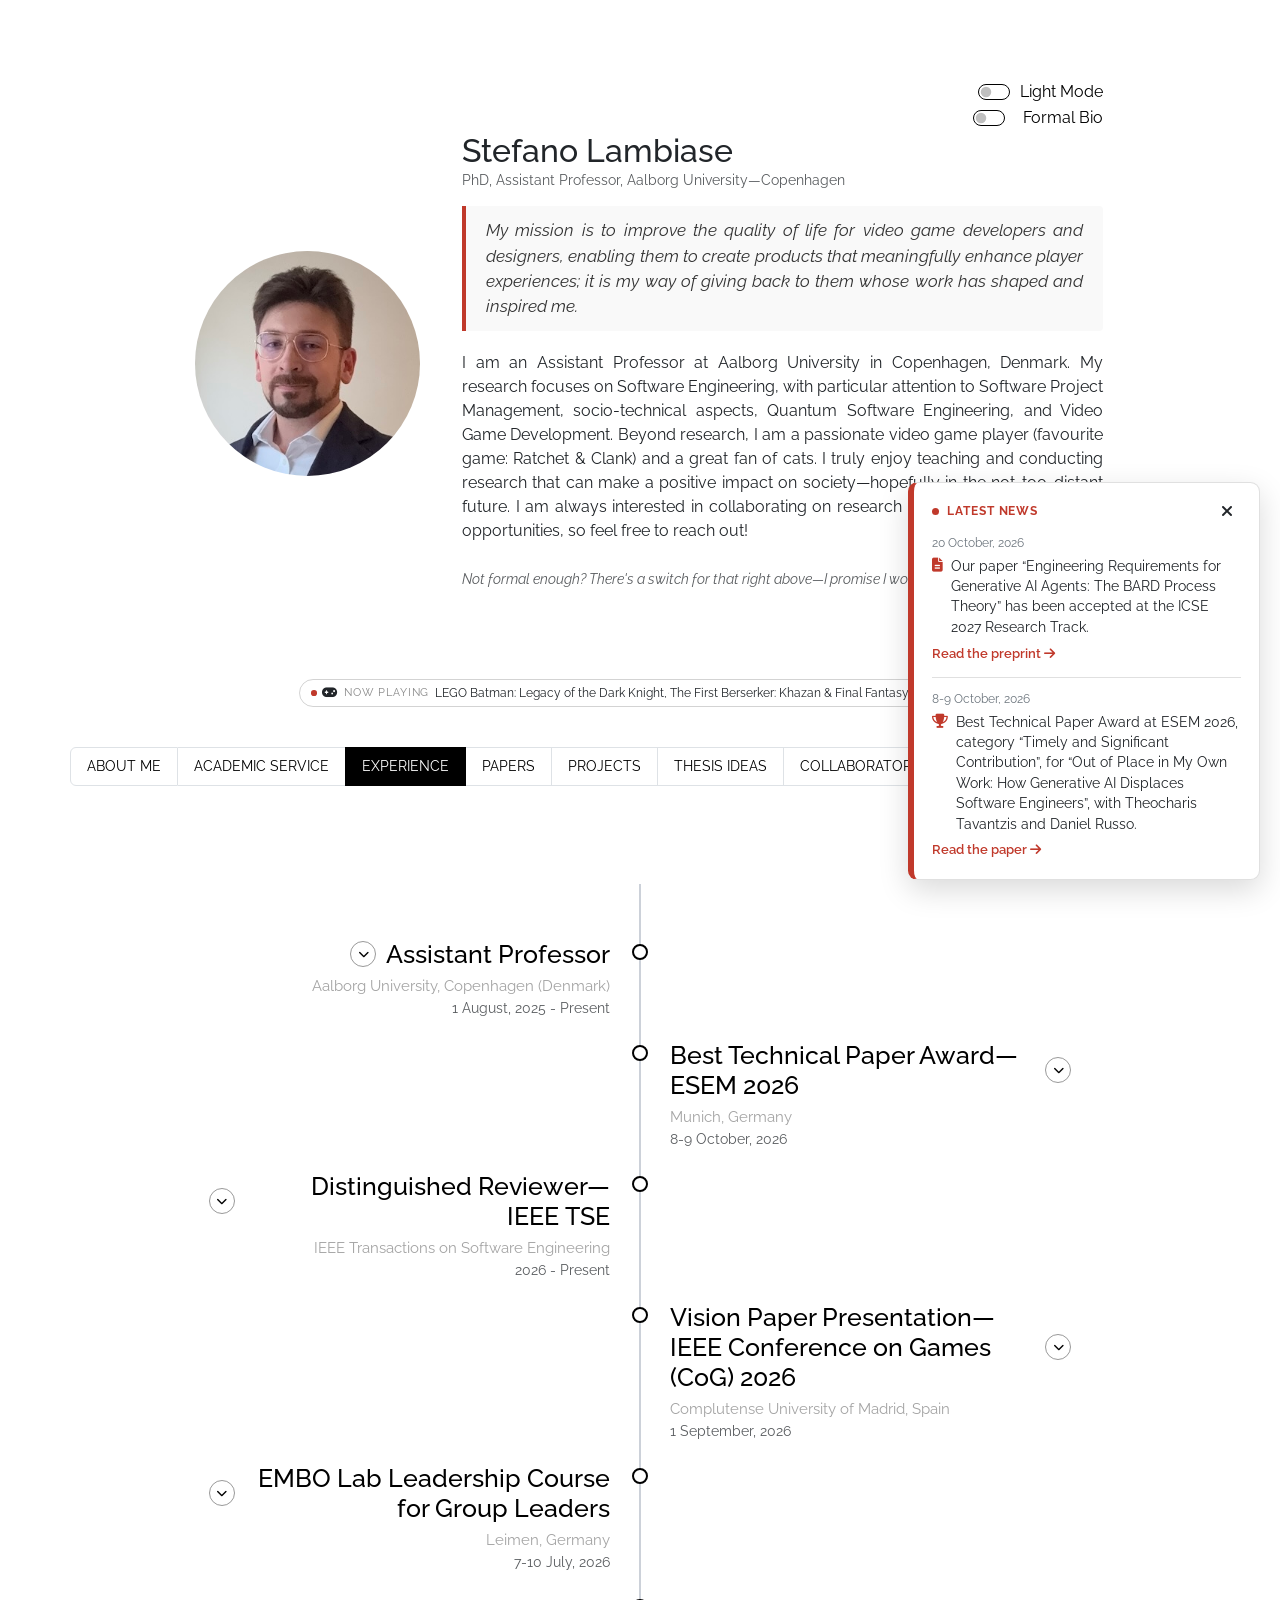
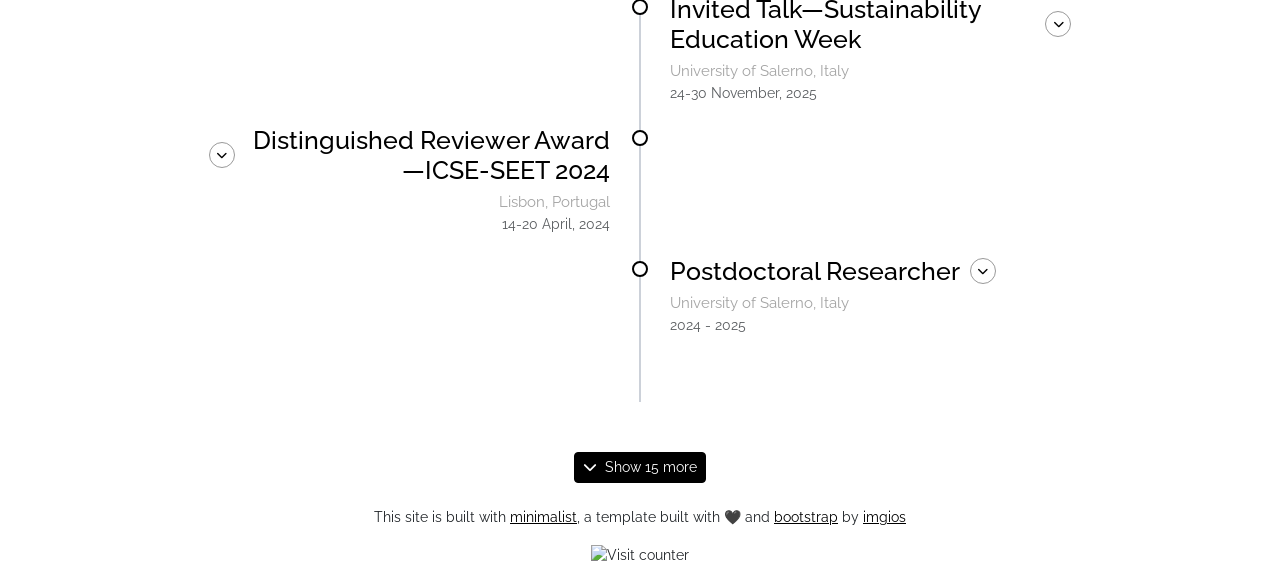
==== commit d674173b: "Update index.html" ====
--- a/index.html
+++ b/index.html
@@ -399,10 +399,10 @@
         flex: 1;
         margin: 0;
         font-size: 0.75rem;
-        font-weight: 600;
+        font-weight: 700;
         text-transform: uppercase;
         letter-spacing: 0.08em;
-        color: var(--news-overlay-muted, #6c757d);
+        color: #c0392b;
       }
       .news-overlay-close {
         flex: 0 0 auto;
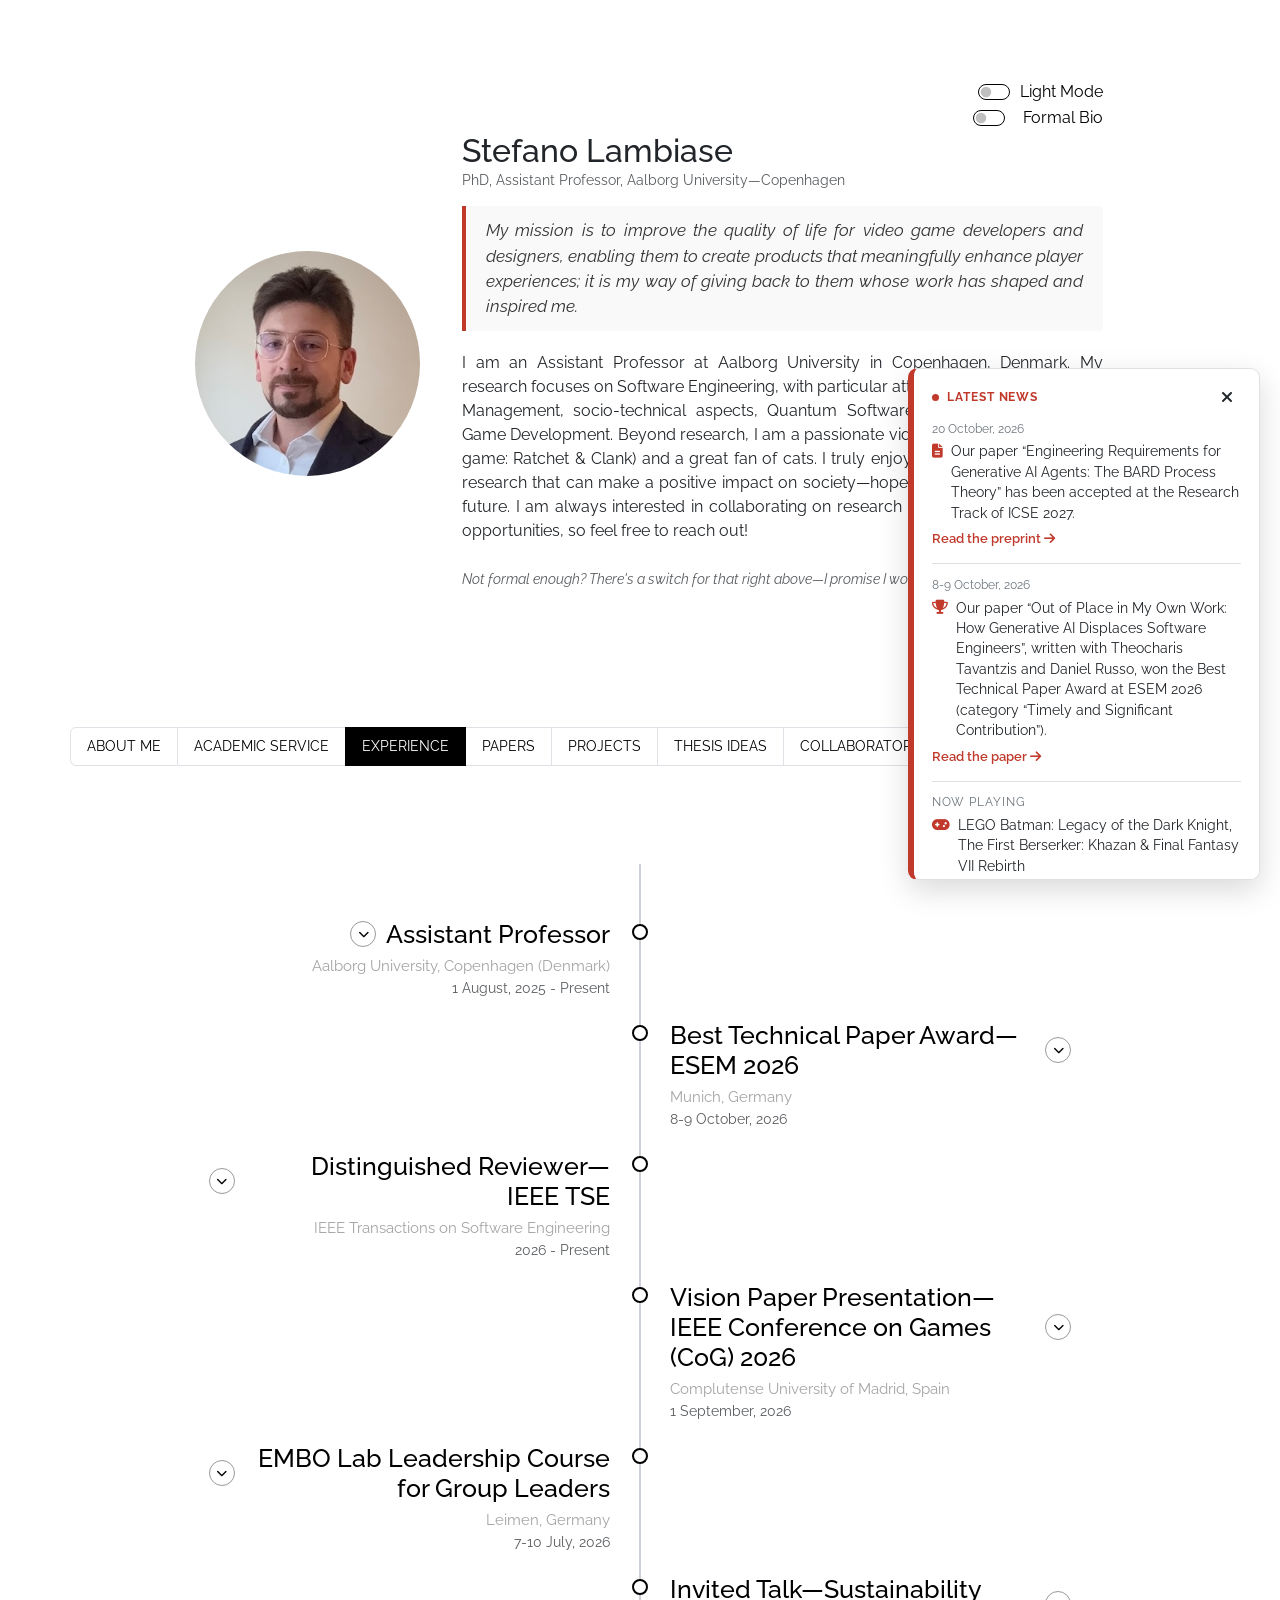
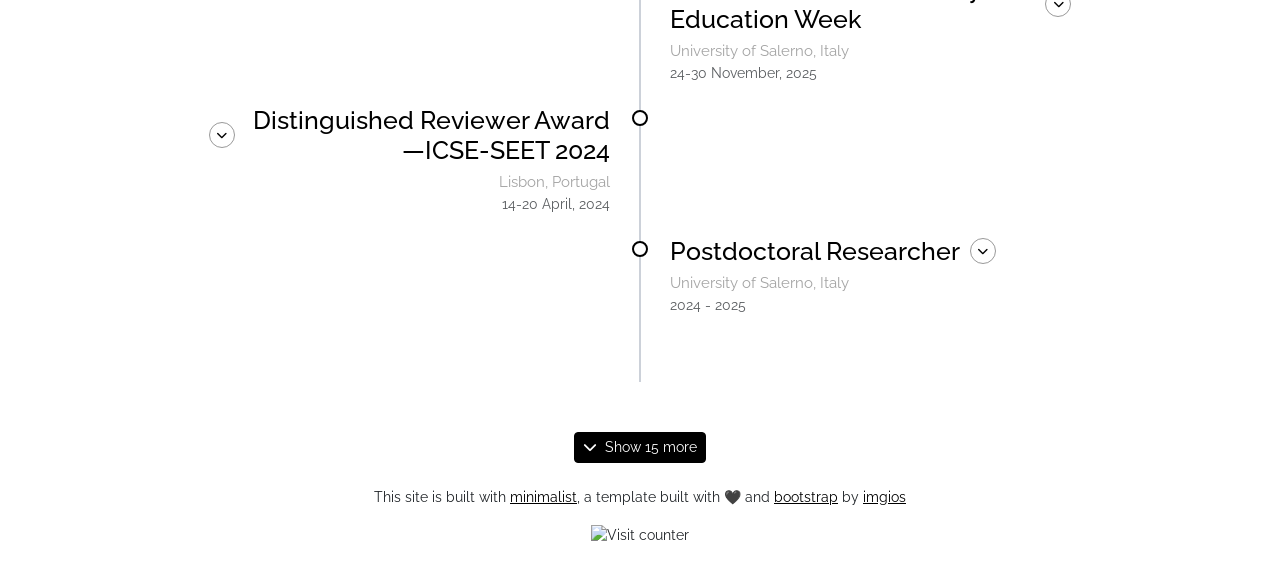
==== commit 3cae73bb: "update text" ====
--- a/index.html
+++ b/index.html
@@ -330,6 +330,12 @@
            is hidden the margins vanish and the tabs get the full 5rem back. */
         margin-top: -3rem;
         margin-bottom: 2.5rem;
+      }
+      /* With no pills (e.g. "show": false in tempNews.json) the strip must
+         disappear together with its margins; the d-flex class has
+         !important and would otherwise win over the inline display: none. */
+      #temp-news:empty {
+        display: none !important;
       }
       .temp-news-item {
         display: inline-flex;
@@ -458,6 +464,19 @@
       .news-overlay-link:hover {
         color: #c0392b;
         text-decoration: underline;
+      }
+      /* "Now playing" block at the bottom of the panel (nowPlaying in news.json). */
+      .news-overlay-now-playing {
+        margin-top: 0.8rem;
+        padding-top: 0.8rem;
+        border-top: 1px solid var(--news-overlay-border, rgba(0, 0, 0, 0.12));
+      }
+      .news-overlay-now-playing-label {
+        margin-bottom: 0.2rem;
+        font-size: 0.72rem;
+        text-transform: uppercase;
+        letter-spacing: 0.08em;
+        color: var(--news-overlay-muted, #6c757d);
       }
       .news-overlay-toggle {
         position: fixed;
@@ -890,7 +909,7 @@
                   <h4 class="card-title">GAI MASTER</h4>
                   <h6 class="card-subtitle mb-2 text-muted">Generative AI in MAthematics and Software Teaching, Education and Research</h6>
                   <p class="card-text">
-                    Project supporting Aalborg University's strategy for generative AI (GAI) in education. It develops discipline-specific GAI competences in teaching and learning across the Departments of Mathematical Sciences and Computer Science, and examines how GAI is initially understood, applied, and embedded within disciplinary problem-based learning (PBL) contexts, with the aim of strengthening students' academic and professional competences. The project runs from August to December 2026 and is funded by the Department of Mathematical Sciences at Aalborg University.
+                    The project supports the strategy of Aalborg University for generative AI (GAI) in education. Specifically, it develops discipline-specific GAI competences for teaching and learning in the Departments of Mathematical Sciences and Computer Science, and it investigates how GAI is first understood, used, and embedded in the problem-based learning (PBL) of each discipline. The aim is to strengthen the academic and professional competences of students. The project runs from August to December 2026 and is funded by the Department of Mathematical Sciences at Aalborg University.
                   </p>
                   <p class="card-text">
                     <small class="text-muted"><em>My role:</em> co-investigator. The project is led by Gertrud Lynge Esbensen as principal investigator.</small>
@@ -1210,7 +1229,7 @@
             <div class="col-lg">
 
               <p class="text-center text-muted mb-2 mt-4">
-                Photos and moments that do not fit a CV&mdash;travels, friends, and other small adventures worth remembering.
+                Photos and moments that do not fit in a CV&mdash;e.g., travels, friends, and other small adventures worth remembering.
               </p>
 
               <!-- Timeline -->
@@ -1232,10 +1251,10 @@
             <div class="col-lg-9">
 
               <p class="text-center text-muted mb-2 mt-4">
-                A second r&eacute;sum&eacute;, for a second life&mdash;games I have actually sunk time into, by year. Hours are lifetime totals, replays included; the score is a strictly personal 1&ndash;7.
+                A second r&eacute;sum&eacute; for a second life&mdash;i.e., the games I have actually spent time on, grouped by year. Hours are lifetime totals, replays included, and the score is a strictly personal 1&ndash;7.
               </p>
               <p class="text-center text-muted small mb-2">
-                <strong>Finished</strong>: rolled credits &middot; <strong>Completionist</strong>: 100% / all achievements &middot; <strong>In progress</strong>: still playing &middot; <strong>Paused</strong>: on hold &middot; <strong>Dropped</strong>: gave up &middot; <em class="fa fa-star gaming-fav"></em>: all-time favorite.
+                <strong>Finished</strong>: rolled credits, <strong>Completionist</strong>: 100% / all achievements, <strong>In progress</strong>: still playing, <strong>Paused</strong>: on hold, <strong>Dropped</strong>: gave up, <em class="fa fa-star gaming-fav"></em>: all-time favorite.
               </p>
               <div class="text-center mb-4">
                 <a href="https://www.exophase.com/user/KopakaDragun/" target="_blank" rel="noopener" title="Steam and PlayStation profile on Exophase">
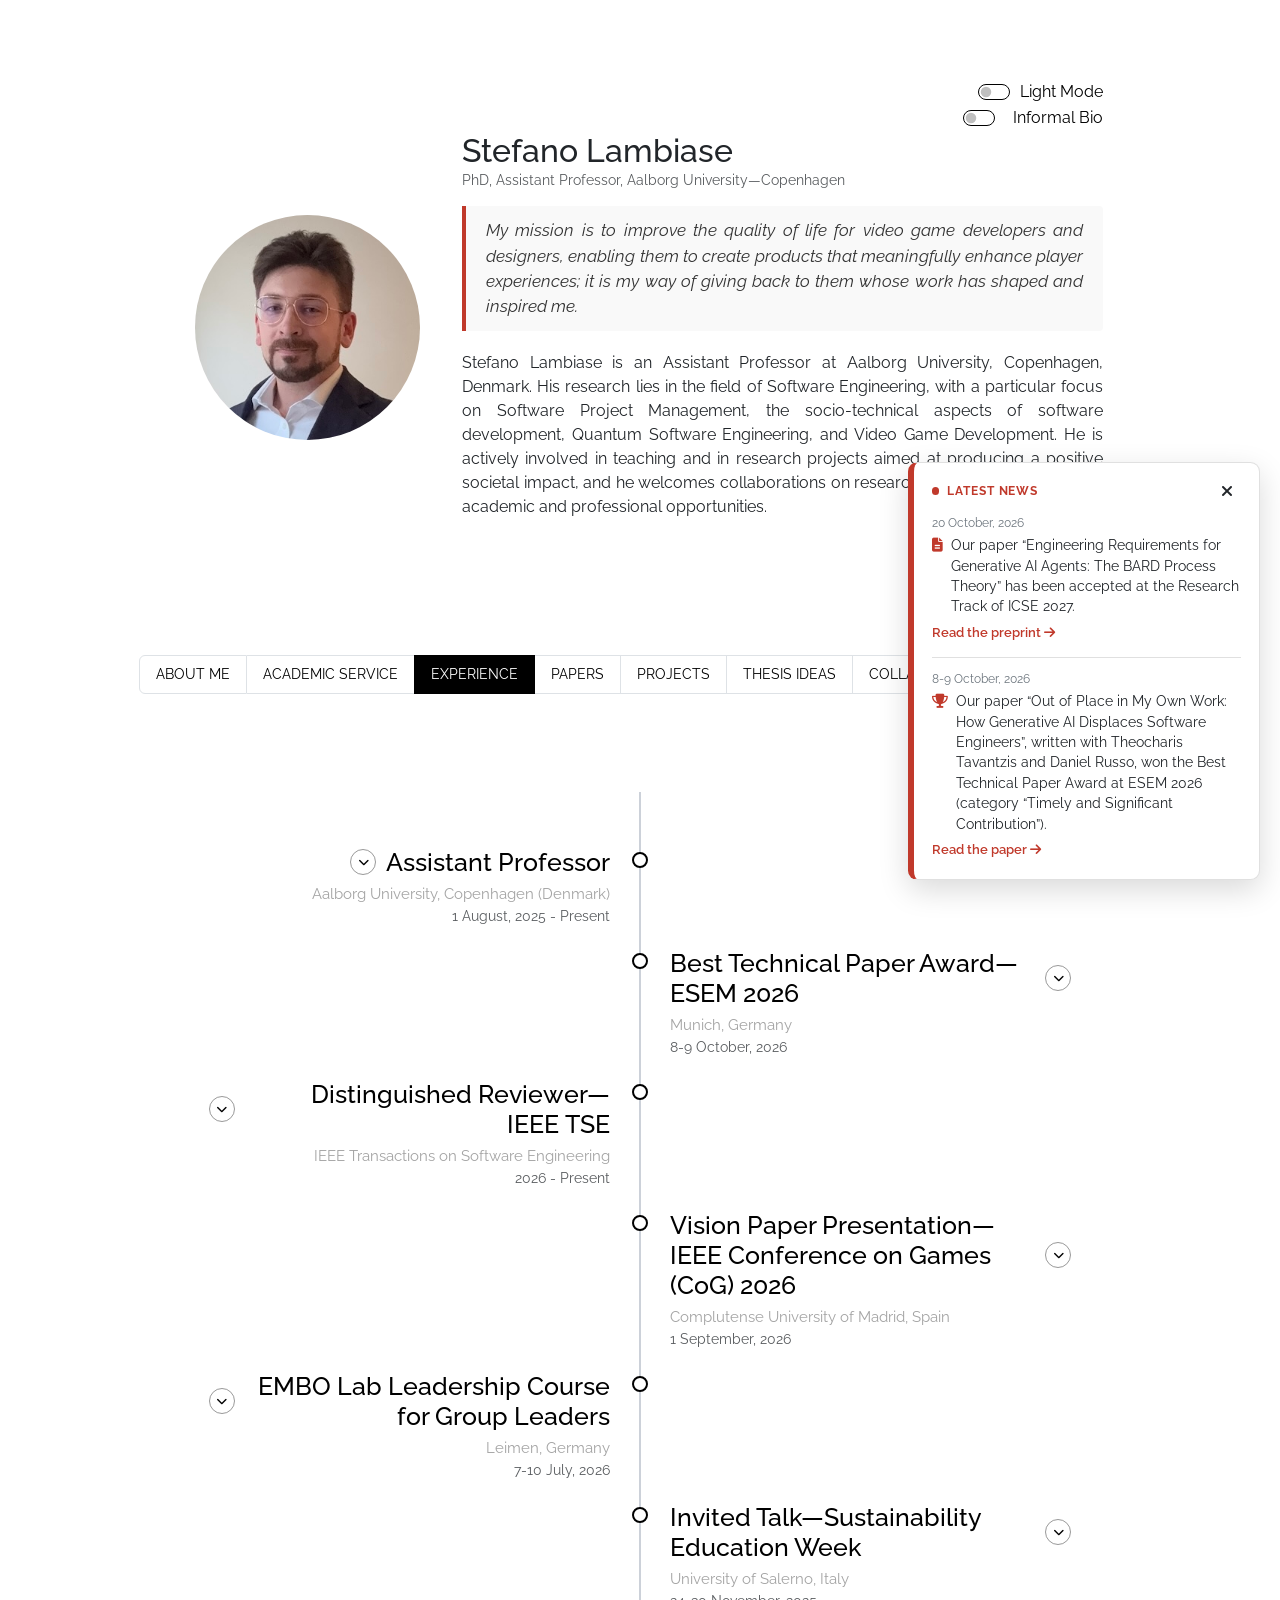
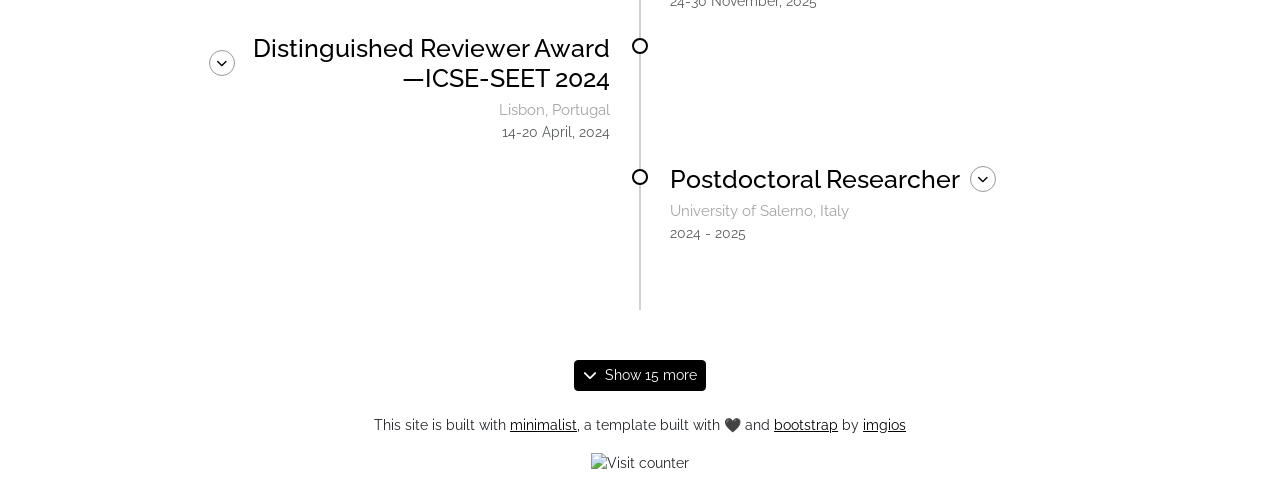
==== commit b6bded2d: "Formal vs Informal" ====
--- a/index.html
+++ b/index.html
@@ -287,6 +287,33 @@
         border-left: 2px solid rgba(192, 57, 43, 0.4);
         padding-left: 0.6rem;
         margin-top: 0.35rem;
+      }
+      /* PlumX Plum Print in the footer of the paper cards (paperNewFilling.js).
+         The slot is as tall as the small buttons, so the footers of cards with
+         and without metrics have the same height. */
+      .paper-plumx {
+        display: flex;
+        align-items: center;
+        gap: 0.5rem;
+        height: 31px;
+      }
+      /* "Cited by N" next to the print, counts from Dimensions */
+      .paper-cited-by {
+        white-space: nowrap;
+        text-decoration: none;
+      }
+      .paper-cited-by:hover {
+        text-decoration: underline;
+      }
+      .paper-plumx plumx-widget button {
+        padding: 0;
+        vertical-align: top;
+      }
+      /* Dark theme: the dark purple of the print disappears on the dark card,
+         so the print gets a light round background */
+      .card.text-white .paper-plumx plumx-widget button {
+        background-color: #f8f9fa;
+        border-radius: 50%;
       }
       /* Award badge on a paper card, set through the optional "award" field
          in jsons/papersNEW.json. Same red accent as the featured badge. */
@@ -576,10 +603,10 @@
                  tooltip) is only as wide as the switch + label, so hovering
                  anywhere *else* on the row no longer triggers the tooltip. -->
             <div class="d-flex justify-content-end">
-              <div class="form-check form-switch" data-toggle="tooltip" data-placement="bottom" title="For when a committee—or my more formal students—are reading.">
+              <div class="form-check form-switch" data-toggle="tooltip" data-placement="bottom" title="The version with video games, cats, and life beyond work.">
                 <input class="switch-mode switch-bio form-check-input" type="checkbox" id="flexSwitchBioDefault" />
                 <label class="form-check-label bio-switch-label" for="flexSwitchBioDefault">
-                  Formal Bio
+                  Informal Bio
                 </label>
               </div>
             </div>
@@ -589,14 +616,14 @@
             <blockquote class="mission-quote">
               <p>My mission is to improve the quality of life for video game developers and designers, enabling them to create products that meaningfully enhance player experiences; it is my way of giving back to them whose work has shaped and inspired me.</p>
             </blockquote>
-            <p class="text-justify bio-informal">
+            <p class="text-justify bio-informal" style="display: none;">
               I am an Assistant Professor at Aalborg University in Copenhagen, Denmark. My research focuses on Software Engineering, with particular attention to Software Project Management, socio-technical aspects, Quantum Software Engineering, and Video Game Development.
               Beyond research, I am a passionate video game player (favourite game: Ratchet & Clank) and a great fan of cats. I truly enjoy teaching and conducting research that can make a positive impact on society—hopefully in the not-too-distant future.
               I am always interested in collaborating on research projects and open to new opportunities, so feel free to reach out!
               <br><br>
               <em class="text-muted small">Not formal enough? There's a switch for that right above—I promise I won't take it personally.</em>
             </p>
-            <p class="text-justify bio-formal" style="display: none;">
+            <p class="text-justify bio-formal">
               Stefano Lambiase is an Assistant Professor at Aalborg University, Copenhagen, Denmark. His research lies in the field of Software Engineering, with a particular focus on Software Project Management, the socio-technical aspects of software development, Quantum Software Engineering, and Video Game Development. He is actively involved in teaching and in research projects aimed at producing a positive societal impact, and he welcomes collaborations on research initiatives as well as new academic and professional opportunities.
             </p>
           <div class="d-flex justify-content-end">
@@ -632,7 +659,7 @@
           <a class="list-group-item small text-uppercase" id="list-projects-list" data-toggle="list" href="#projects" role="tab">Projects</a>
           <a class="list-group-item small text-uppercase" id="list-thesis-ideas-list" data-toggle="list" href="#thesis-ideas" role="tab">Thesis Ideas</a>
           <a class="list-group-item small text-uppercase" id="list-collaborators-list" data-toggle="list" href="#collaborators" role="tab">Collaborators</a>
-          <a class="list-group-item small text-uppercase informal-only" id="list-beyond-work-list" data-toggle="list" href="#beyond-work" role="tab">Beyond Work</a>
+          <a class="list-group-item small text-uppercase informal-only" id="list-beyond-work-list" data-toggle="list" href="#beyond-work" role="tab" style="display: none;">Beyond Work</a>
           <a class="list-group-item small text-uppercase" id="list-contact-list" data-toggle="list" href="#contact" role="tab">Get in touch</a>
         </div>
       </div>
@@ -1208,7 +1235,7 @@
         <!-- ./collaborators-panel-->
 
         <!-- ./beyond-work-panel-->
-        <div class="tab-pane fade show informal-only" id="beyond-work" role="tabpanel">
+        <div class="tab-pane fade show informal-only" id="beyond-work" role="tabpanel" style="display: none;">
 
           <!-- Sub-navigation, mirrors the main tab bar -->
           <div class="row justify-content-center" style="margin-bottom: 30px;">
@@ -1395,6 +1422,9 @@
     <script src="js/tempNewsFilling.js"></script>
     <!-- "Latest news" panel in the bottom-right corner (content in jsons/news.json) -->
     <script src="js/newsOverlayFilling.js"></script>
+    <!-- PlumX metrics on the paper cards: defines the <plumx-widget> element
+         that paperNewFilling.js puts in each card with a DOI -->
+    <script src="https://plumx.elsevier.com/widget/plumx-widget.js" defer></script>
     <!-- javascript for tooltips -->
     <script>
       // Select all elements with data-toggle="tooltips" in the document
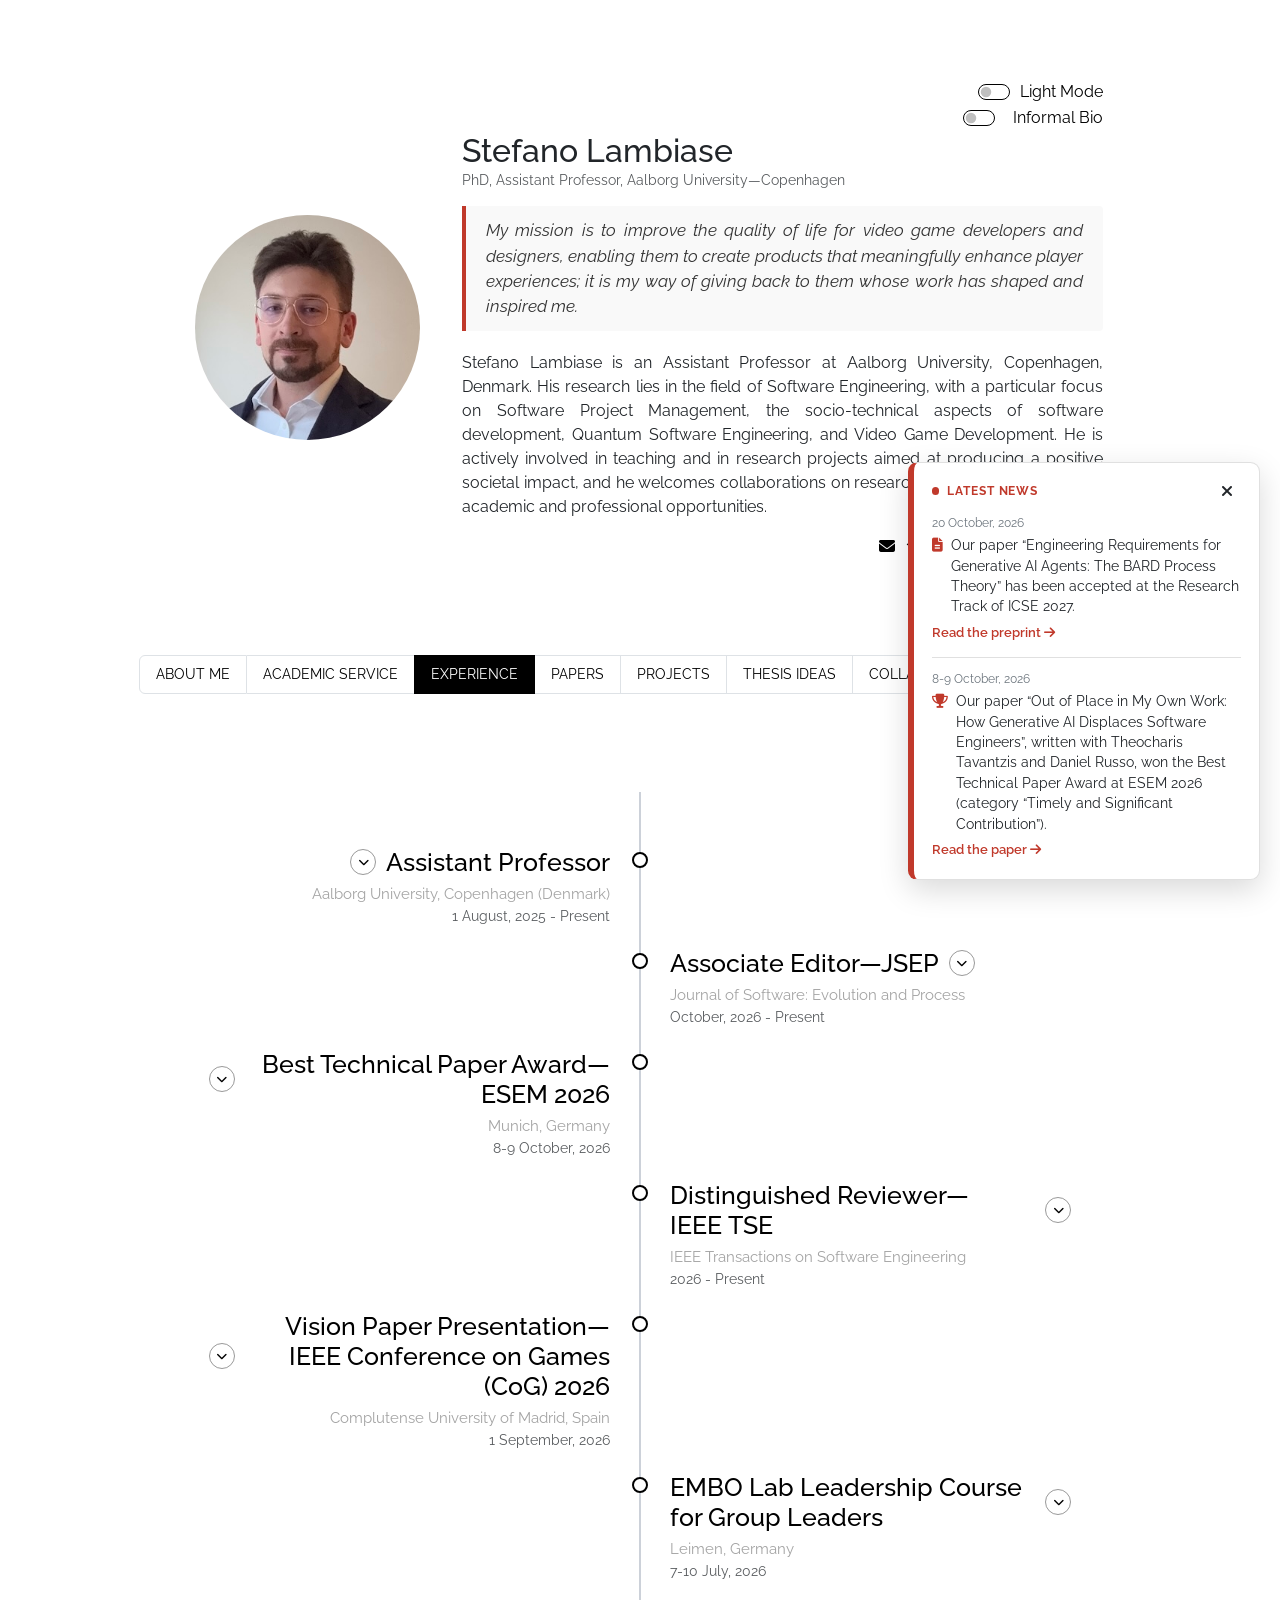
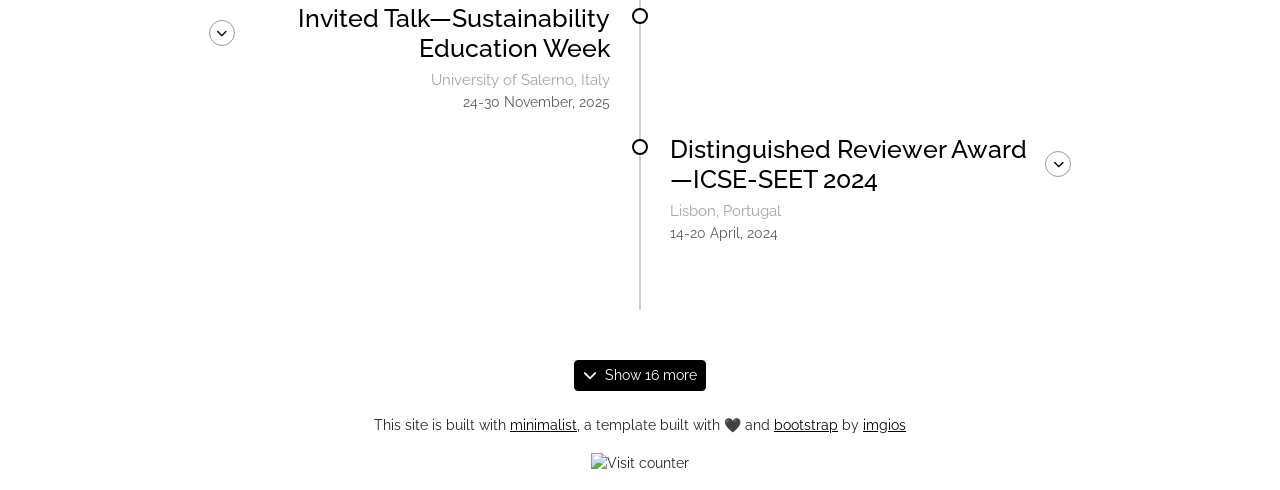
==== commit f6425b95: "Update index.html" ====
--- a/index.html
+++ b/index.html
@@ -635,6 +635,7 @@
               <li class="list-inline-item"><a href="https://orcid.org/0000-0002-9933-6203" target="_blank" data-toggle="tooltip" data-placement="bottom" title="ORCID"><em class="fab fa-orcid"></em></a></li>
               <li class="list-inline-item"><a href="https://www.researchgate.net/profile/Stefano-Lambiase" target="_blank" data-toggle="tooltip" data-placement="bottom" title="ResearchGate"><em class="fa-brands fa-researchgate"></em></a></li>
               <li class="list-inline-item"><a href="https://www.scopus.com/authid/detail.uri?authorId=57219252610" target="_blank" data-toggle="tooltip" data-placement="bottom" title="Scopus"><em class="ai ai-scopus" style="font-size: inherit; vertical-align: baseline;"></em></a></li>
+              <li class="list-inline-item"><a href="https://loop.frontiersin.org/people/3781897" target="_blank" data-toggle="tooltip" data-placement="bottom" title="Frontiers Loop"><em class="fa-solid fa-infinity"></em></a></li>
               <li class="list-inline-item"><a href="https://github.com/StefanoLambiase" target="_blank" data-toggle="tooltip" data-placement="bottom" title="GitHub"><em class="fab fa-github"></em></a></li>
             </ul>
           </div>
